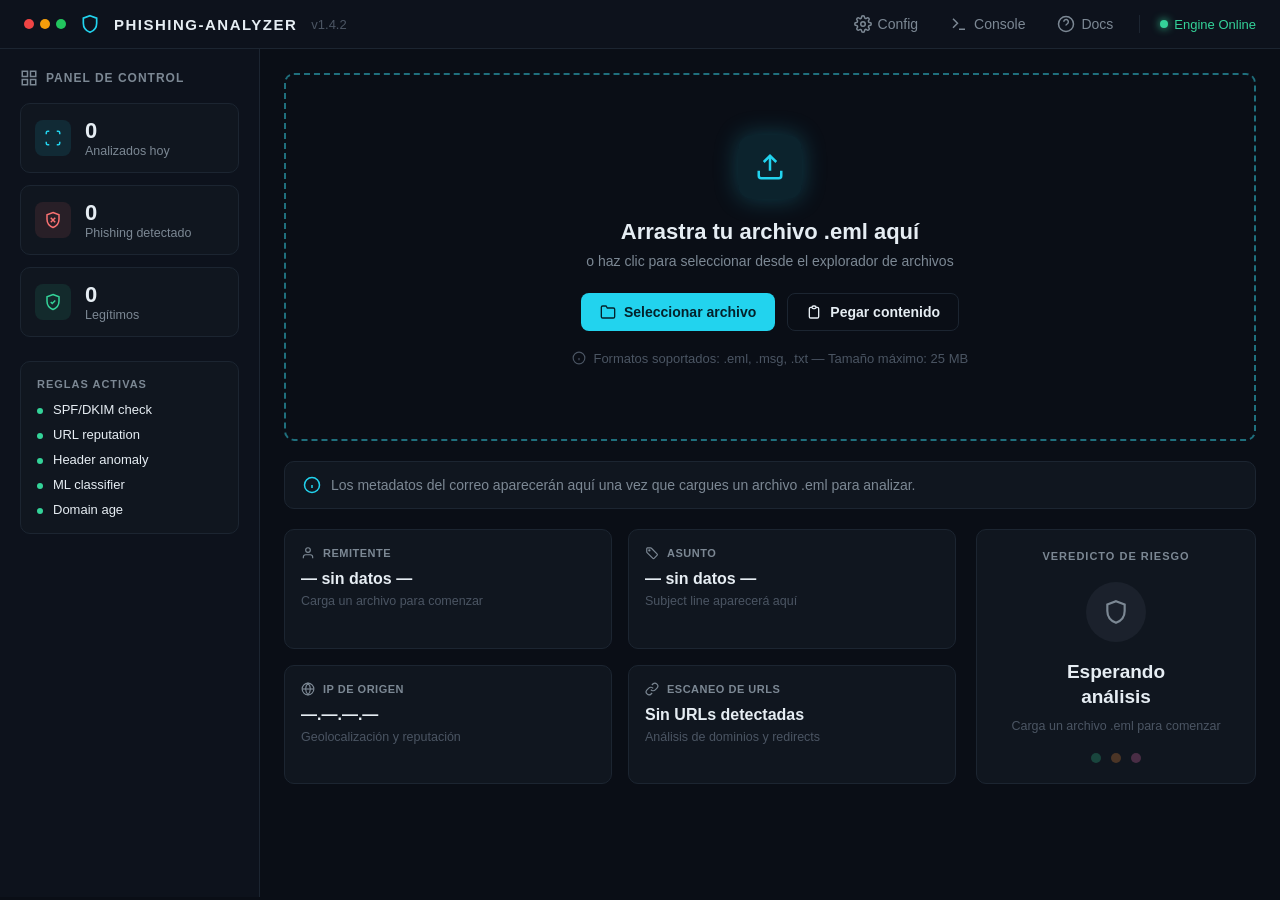
==== frontend/index.html @ eb022414 "Subiendo proyecto phishig" ====
<!DOCTYPE html>
<html lang="es">
<head>
  <meta charset="UTF-8" />
  <meta name="viewport" content="width=device-width, initial-scale=1.0" />
  <title>Phishing-Analyzer</title>
  <link rel="stylesheet" href="style.css" />
</head>
<body>

  <!-- Barra superior -->
  <header class="topbar">
    <div class="topbar-left">
      <div class="window-dots">
        <span class="dot dot-red"></span>
        <span class="dot dot-yellow"></span>
        <span class="dot dot-green"></span>
      </div>
      <svg class="icon icon-shield-accent" viewBox="0 0 24 24" fill="none" stroke="currentColor" stroke-width="2">
        <path d="M12 2 L20 5 V11 C20 16 17 20 12 22 C7 20 4 16 4 11 V5 Z" />
      </svg>
      <span class="brand">PHISHING-ANALYZER</span>
      <span class="version">v1.4.2</span>
    </div>
    <div class="topbar-right">
      <button class="topbar-link">
        <svg class="icon" viewBox="0 0 24 24" fill="none" stroke="currentColor" stroke-width="2"><circle cx="12" cy="12" r="3"/><path d="M19.4 15a1.65 1.65 0 0 0 .33 1.82l.06.06a2 2 0 1 1-2.83 2.83l-.06-.06a1.65 1.65 0 0 0-1.82-.33 1.65 1.65 0 0 0-1 1.51V21a2 2 0 0 1-4 0v-.09A1.65 1.65 0 0 0 9 19.4a1.65 1.65 0 0 0-1.82.33l-.06.06a2 2 0 1 1-2.83-2.83l.06-.06a1.65 1.65 0 0 0 .33-1.82 1.65 1.65 0 0 0-1.51-1H3a2 2 0 0 1 0-4h.09A1.65 1.65 0 0 0 4.6 9a1.65 1.65 0 0 0-.33-1.82l-.06-.06a2 2 0 1 1 2.83-2.83l.06.06a1.65 1.65 0 0 0 1.82.33H9a1.65 1.65 0 0 0 1-1.51V3a2 2 0 0 1 4 0v.09a1.65 1.65 0 0 0 1 1.51 1.65 1.65 0 0 0 1.82-.33l.06-.06a2 2 0 1 1 2.83 2.83l-.06.06a1.65 1.65 0 0 0-.33 1.82V9a1.65 1.65 0 0 0 1.51 1H21a2 2 0 0 1 0 4h-.09a1.65 1.65 0 0 0-1.51 1z"/></svg>
        Config
      </button>
      <button class="topbar-link">
        <svg class="icon" viewBox="0 0 24 24" fill="none" stroke="currentColor" stroke-width="2"><polyline points="4 17 10 11 4 5"/><line x1="12" y1="19" x2="20" y2="19"/></svg>
        Console
      </button>
      <button class="topbar-link">
        <svg class="icon" viewBox="0 0 24 24" fill="none" stroke="currentColor" stroke-width="2"><circle cx="12" cy="12" r="10"/><path d="M9.09 9a3 3 0 1 1 5.83 1c0 2-3 2-3 4"/><line x1="12" y1="17" x2="12.01" y2="17"/></svg>
        Docs
      </button>
      <span class="divider"></span>
      <span class="engine-status">
        <span class="status-dot"></span>
        Engine Online
      </span>
    </div>
  </header>

  <div class="layout">

    <!-- Panel lateral izquierdo -->
    <aside class="sidebar">
      <h2 class="sidebar-title">
        <svg class="icon" viewBox="0 0 24 24" fill="none" stroke="currentColor" stroke-width="2"><rect x="3" y="3" width="7" height="7"/><rect x="14" y="3" width="7" height="7"/><rect x="14" y="14" width="7" height="7"/><rect x="3" y="14" width="7" height="7"/></svg>
        PANEL DE CONTROL
      </h2>

      <div class="stat-card">
        <div class="stat-icon">
          <svg viewBox="0 0 24 24" fill="none" stroke="currentColor" stroke-width="2"><path d="M3 7V5a2 2 0 0 1 2-2h2M17 3h2a2 2 0 0 1 2 2v2M21 17v2a2 2 0 0 1-2 2h-2M7 21H5a2 2 0 0 1-2-2v-2"/></svg>
        </div>
        <div>
          <div class="stat-number" id="contador-analizados">0</div>
          <div class="stat-label">Analizados hoy</div>
        </div>
      </div>

      <div class="stat-card">
        <div class="stat-icon stat-icon-danger">
          <svg viewBox="0 0 24 24" fill="none" stroke="currentColor" stroke-width="2"><path d="M12 2 L20 5 V11 C20 16 17 20 12 22 C7 20 4 16 4 11 V5 Z"/><line x1="9" y1="9" x2="15" y2="15"/><line x1="15" y1="9" x2="9" y2="15"/></svg>
        </div>
        <div>
          <div class="stat-number" id="contador-phishing">0</div>
          <div class="stat-label">Phishing detectado</div>
        </div>
      </div>

      <div class="stat-card">
        <div class="stat-icon stat-icon-success">
          <svg viewBox="0 0 24 24" fill="none" stroke="currentColor" stroke-width="2"><path d="M12 2 L20 5 V11 C20 16 17 20 12 22 C7 20 4 16 4 11 V5 Z"/><polyline points="9 12 11 14 15 10"/></svg>
        </div>
        <div>
          <div class="stat-number" id="contador-legitimos">0</div>
          <div class="stat-label">Legítimos</div>
        </div>
      </div>

      <div class="rules-card">
        <h3 class="rules-title">REGLAS ACTIVAS</h3>
        <ul class="rules-list">
          <li><span class="rule-dot"></span>SPF/DKIM check</li>
          <li><span class="rule-dot"></span>URL reputation</li>
          <li><span class="rule-dot"></span>Header anomaly</li>
          <li><span class="rule-dot"></span>ML classifier</li>
          <li><span class="rule-dot"></span>Domain age</li>
        </ul>
      </div>
    </aside>

    <!-- Contenido principal -->
    <main class="content">

      <!-- Zona de carga -->
      <section class="dropzone" id="dropzone">
        <div class="dropzone-icon">
          <svg viewBox="0 0 24 24" fill="none" stroke="currentColor" stroke-width="2"><path d="M21 15v4a2 2 0 0 1-2 2H5a2 2 0 0 1-2-2v-4"/><polyline points="17 8 12 3 7 8"/><line x1="12" y1="3" x2="12" y2="15"/></svg>
        </div>
        <h1 class="dropzone-title">Arrastra tu archivo .eml aquí</h1>
        <p class="dropzone-subtitle">o haz clic para seleccionar desde el explorador de archivos</p>

        <div class="dropzone-actions">
          <button class="btn btn-primary" id="btn-seleccionar">
            <svg viewBox="0 0 24 24" fill="none" stroke="currentColor" stroke-width="2"><path d="M22 19a2 2 0 0 1-2 2H4a2 2 0 0 1-2-2V5a2 2 0 0 1 2-2h5l2 3h9a2 2 0 0 1 2 2z"/></svg>
            Seleccionar archivo
          </button>
          <button class="btn btn-secondary" id="btn-pegar">
            <svg viewBox="0 0 24 24" fill="none" stroke="currentColor" stroke-width="2"><path d="M9 5H7a2 2 0 0 0-2 2v12a2 2 0 0 0 2 2h10a2 2 0 0 0 2-2V7a2 2 0 0 0-2-2h-2M9 5a2 2 0 0 0 2 2h2a2 2 0 0 0 2-2M9 5a2 2 0 0 1 2-2h2a2 2 0 0 1 2 2"/></svg>
            Pegar contenido
          </button>
        </div>

        <p class="dropzone-formats">
          <svg class="icon-inline" viewBox="0 0 24 24" fill="none" stroke="currentColor" stroke-width="2"><circle cx="12" cy="12" r="10"/><line x1="12" y1="16" x2="12" y2="12"/><line x1="12" y1="8" x2="12.01" y2="8"/></svg>
          Formatos soportados: .eml, .msg, .txt — Tamaño máximo: 25 MB
        </p>

        <input type="file" id="input-archivo" accept=".eml,.msg,.txt" hidden />
      </section>

      <!-- Modal para pegar contenido -->
      <div class="modal-overlay" id="modal-pegar" hidden>
        <div class="modal">
          <h3>Pegar contenido del correo</h3>
          <textarea id="textarea-pegar" placeholder="Pega aquí el contenido crudo del .eml..."></textarea>
          <div class="modal-actions">
            <button class="btn btn-secondary" id="btn-cancelar-pegar">Cancelar</button>
            <button class="btn btn-primary" id="btn-confirmar-pegar">Analizar</button>
          </div>
        </div>
      </div>

      <!-- Aviso de estado / metadatos -->
      <div class="info-bar" id="info-bar">
        <svg class="icon" viewBox="0 0 24 24" fill="none" stroke="currentColor" stroke-width="2"><circle cx="12" cy="12" r="10"/><line x1="12" y1="16" x2="12" y2="12"/><line x1="12" y1="8" x2="12.01" y2="8"/></svg>
        <span id="info-bar-texto">Los metadatos del correo aparecerán aquí una vez que cargues un archivo .eml para analizar.</span>
      </div>

      <!-- Grid de resultados + veredicto -->
      <div class="results-layout">

        <div class="results-grid">
          <div class="result-card">
            <h4 class="result-label"><svg class="icon-sm" viewBox="0 0 24 24" fill="none" stroke="currentColor" stroke-width="2"><path d="M20 21v-2a4 4 0 0 0-4-4H8a4 4 0 0 0-4 4v2"/><circle cx="12" cy="7" r="4"/></svg>REMITENTE</h4>
            <div class="result-value" id="valor-remitente">— sin datos —</div>
            <div class="result-hint" id="hint-remitente">Carga un archivo para comenzar</div>
          </div>

          <div class="result-card">
            <h4 class="result-label"><svg class="icon-sm" viewBox="0 0 24 24" fill="none" stroke="currentColor" stroke-width="2"><path d="M20.59 13.41 11 3.83A2 2 0 0 0 9.59 3.24H4a1 1 0 0 0-1 1v5.59a2 2 0 0 0 .59 1.41l9.58 9.58a2 2 0 0 0 2.82 0l4.6-4.6a2 2 0 0 0 0-2.82Z"/><circle cx="7.5" cy="7.5" r="1"/></svg>ASUNTO</h4>
            <div class="result-value" id="valor-asunto">— sin datos —</div>
            <div class="result-hint">Subject line aparecerá aquí</div>
          </div>

          <div class="result-card">
            <h4 class="result-label"><svg class="icon-sm" viewBox="0 0 24 24" fill="none" stroke="currentColor" stroke-width="2"><circle cx="12" cy="12" r="10"/><line x1="2" y1="12" x2="22" y2="12"/><path d="M12 2a15.3 15.3 0 0 1 4 10 15.3 15.3 0 0 1-4 10 15.3 15.3 0 0 1-4-10 15.3 15.3 0 0 1 4-10Z"/></svg>IP DE ORIGEN</h4>
            <div class="result-value" id="valor-ip">—.—.—.—</div>
            <div class="result-hint">Geolocalización y reputación</div>
          </div>

          <div class="result-card">
            <h4 class="result-label"><svg class="icon-sm" viewBox="0 0 24 24" fill="none" stroke="currentColor" stroke-width="2"><path d="M10 13a5 5 0 0 0 7.54.54l3-3a5 5 0 0 0-7.07-7.07l-1.72 1.71"/><path d="M14 11a5 5 0 0 0-7.54-.54l-3 3a5 5 0 0 0 7.07 7.07l1.71-1.71"/></svg>ESCANEO DE URLS</h4>
            <div class="result-value" id="valor-urls">Sin URLs detectadas</div>
            <div class="result-hint">Análisis de dominios y redirects</div>
          </div>
        </div>

        <div class="verdict-card">
          <h3 class="verdict-title">VEREDICTO DE RIESGO</h3>
          <div class="verdict-icon" id="verdict-icon">
            <svg viewBox="0 0 24 24" fill="none" stroke="currentColor" stroke-width="2"><path d="M12 2 L20 5 V11 C20 16 17 20 12 22 C7 20 4 16 4 11 V5 Z"/></svg>
          </div>
          <div class="verdict-text" id="verdict-text">Esperando<br>análisis</div>
          <p class="verdict-hint" id="verdict-hint">Carga un archivo .eml para comenzar</p>
          <div class="verdict-dots">
            <span class="v-dot v-dot-green"></span>
            <span class="v-dot v-dot-orange"></span>
            <span class="v-dot v-dot-pink"></span>
          </div>
        </div>

      </div>
    </main>
  </div>

  <script src="app.js"></script>
</body>
</html>
---- frontend/style.css ----
:root {
  --bg: #0a0e16;
  --bg-panel: #0d121c;
  --bg-card: #10161f;
  --border: #1c2531;
  --border-dashed: #1f6f7d;
  --cyan: #22d3ee;
  --cyan-dim: #0891b2;
  --text: #e6edf3;
  --text-dim: #7c8894;
  --text-faint: #4b5563;
  --green: #34d399;
  --orange: #fb923c;
  --pink: #f472b6;
  --red: #f87171;
  --radius: 10px;
}

* {
  box-sizing: border-box;
}

body {
  margin: 0;
  background: var(--bg);
  color: var(--text);
  font-family: "Segoe UI", -apple-system, BlinkMacSystemFont, sans-serif;
  font-size: 14px;
}

.icon {
  width: 18px;
  height: 18px;
}

.icon-sm {
  width: 14px;
  height: 14px;
  color: var(--text-dim);
}

.icon-inline {
  width: 14px;
  height: 14px;
  vertical-align: -2px;
  margin-right: 4px;
}

/* ---------- Barra superior ---------- */

.topbar {
  display: flex;
  align-items: center;
  justify-content: space-between;
  padding: 14px 24px;
  border-bottom: 1px solid var(--border);
  background: var(--bg-panel);
}

.topbar-left {
  display: flex;
  align-items: center;
  gap: 14px;
}

.window-dots {
  display: flex;
  gap: 6px;
}

.dot {
  width: 10px;
  height: 10px;
  border-radius: 50%;
}

.dot-red { background: #ef4444; }
.dot-yellow { background: #f59e0b; }
.dot-green { background: #22c55e; }

.icon-shield-accent {
  width: 20px;
  height: 20px;
  color: var(--cyan);
}

.brand {
  font-weight: 700;
  letter-spacing: 1.5px;
  font-size: 15px;
}

.version {
  color: var(--text-faint);
  font-size: 13px;
}

.topbar-right {
  display: flex;
  align-items: center;
  gap: 20px;
}

.topbar-link {
  display: flex;
  align-items: center;
  gap: 6px;
  background: none;
  border: none;
  color: var(--text-dim);
  cursor: pointer;
  font-size: 14px;
}

.topbar-link:hover {
  color: var(--text);
}

.divider {
  width: 1px;
  height: 18px;
  background: var(--border);
}

.engine-status {
  display: flex;
  align-items: center;
  gap: 6px;
  color: var(--green);
  font-size: 13px;
}

.status-dot {
  width: 8px;
  height: 8px;
  border-radius: 50%;
  background: var(--green);
  box-shadow: 0 0 8px var(--green);
}

/* ---------- Layout general ---------- */

.layout {
  display: grid;
  grid-template-columns: 260px 1fr;
  min-height: calc(100vh - 52px);
}

/* ---------- Sidebar ---------- */

.sidebar {
  padding: 20px;
  border-right: 1px solid var(--border);
  background: var(--bg-panel);
}

.sidebar-title {
  display: flex;
  align-items: center;
  gap: 8px;
  font-size: 12px;
  letter-spacing: 1px;
  color: var(--text-dim);
  margin: 0 0 16px;
}

.stat-card {
  display: flex;
  align-items: center;
  gap: 14px;
  background: var(--bg-card);
  border: 1px solid var(--border);
  border-radius: var(--radius);
  padding: 14px;
  margin-bottom: 12px;
}

.stat-icon {
  width: 36px;
  height: 36px;
  min-width: 36px;
  border-radius: 8px;
  background: rgba(34, 211, 238, 0.1);
  color: var(--cyan);
  display: flex;
  align-items: center;
  justify-content: center;
}

.stat-icon svg { width: 18px; height: 18px; }

.stat-icon-danger { background: rgba(248, 113, 113, 0.1); color: var(--red); }
.stat-icon-success { background: rgba(52, 211, 153, 0.1); color: var(--green); }

.stat-number {
  font-size: 22px;
  font-weight: 700;
}

.stat-label {
  color: var(--text-dim);
  font-size: 12.5px;
}

.rules-card {
  margin-top: 24px;
  background: var(--bg-card);
  border: 1px solid var(--border);
  border-radius: var(--radius);
  padding: 16px;
}

.rules-title {
  font-size: 11px;
  letter-spacing: 1px;
  color: var(--text-dim);
  margin: 0 0 12px;
}

.rules-list {
  list-style: none;
  margin: 0;
  padding: 0;
  display: flex;
  flex-direction: column;
  gap: 10px;
  font-size: 13px;
  color: var(--text);
}

.rule-dot {
  display: inline-block;
  width: 6px;
  height: 6px;
  border-radius: 50%;
  background: var(--green);
  margin-right: 10px;
}

/* ---------- Contenido principal ---------- */

.content {
  padding: 24px;
  display: flex;
  flex-direction: column;
  gap: 20px;
}

.dropzone {
  border: 2px dashed var(--border-dashed);
  border-radius: var(--radius);
  padding: 60px 24px;
  text-align: center;
  transition: border-color 0.15s ease, background 0.15s ease;
}

.dropzone.dragover {
  border-color: var(--cyan);
  background: rgba(34, 211, 238, 0.04);
}

.dropzone-icon {
  width: 64px;
  height: 64px;
  margin: 0 auto 20px;
  border-radius: 14px;
  background: rgba(34, 211, 238, 0.1);
  color: var(--cyan);
  display: flex;
  align-items: center;
  justify-content: center;
  box-shadow: 0 0 24px rgba(34, 211, 238, 0.25);
}

.dropzone-icon svg { width: 30px; height: 30px; }

.dropzone-title {
  font-size: 22px;
  margin: 0 0 8px;
}

.dropzone-subtitle {
  color: var(--text-dim);
  margin: 0 0 24px;
}

.dropzone-actions {
  display: flex;
  justify-content: center;
  gap: 12px;
  margin-bottom: 20px;
}

.btn {
  display: flex;
  align-items: center;
  gap: 8px;
  border-radius: 8px;
  padding: 10px 18px;
  font-size: 14px;
  font-weight: 600;
  cursor: pointer;
  border: 1px solid transparent;
}

.btn svg { width: 16px; height: 16px; }

.btn-primary {
  background: var(--cyan);
  color: #04222b;
}

.btn-primary:hover { background: #3ddcf5; }

.btn-secondary {
  background: transparent;
  border-color: var(--border);
  color: var(--text);
}

.btn-secondary:hover { border-color: var(--text-dim); }

.dropzone-formats {
  color: var(--text-faint);
  font-size: 13px;
}

/* ---------- Modal "Pegar contenido" ---------- */

.modal-overlay {
  position: fixed;
  inset: 0;
  background: rgba(0, 0, 0, 0.6);
  display: flex;
  align-items: center;
  justify-content: center;
  z-index: 50;
}

.modal-overlay[hidden] { display: none; }

.modal {
  background: var(--bg-card);
  border: 1px solid var(--border);
  border-radius: var(--radius);
  padding: 20px;
  width: 520px;
  max-width: 90vw;
}

.modal h3 {
  margin: 0 0 12px;
  font-size: 15px;
}

.modal textarea {
  width: 100%;
  height: 200px;
  background: var(--bg);
  border: 1px solid var(--border);
  border-radius: 8px;
  color: var(--text);
  padding: 12px;
  font-family: "Consolas", monospace;
  font-size: 13px;
  resize: vertical;
}

.modal-actions {
  display: flex;
  justify-content: flex-end;
  gap: 10px;
  margin-top: 16px;
}

/* ---------- Info bar ---------- */

.info-bar {
  display: flex;
  align-items: center;
  gap: 10px;
  background: var(--bg-card);
  border: 1px solid var(--border);
  border-radius: var(--radius);
  padding: 14px 18px;
  color: var(--text-dim);
}

.info-bar .icon { color: var(--cyan); min-width: 18px; }

/* ---------- Resultados ---------- */

.results-layout {
  display: grid;
  grid-template-columns: 1fr 280px;
  gap: 20px;
}

.results-grid {
  display: grid;
  grid-template-columns: 1fr 1fr;
  gap: 16px;
}

.result-card {
  background: var(--bg-card);
  border: 1px solid var(--border);
  border-radius: var(--radius);
  padding: 16px;
}

.result-label {
  display: flex;
  align-items: center;
  gap: 8px;
  font-size: 11px;
  letter-spacing: 0.5px;
  color: var(--text-dim);
  margin: 0 0 10px;
}

.result-value {
  font-size: 16px;
  font-weight: 600;
  margin-bottom: 6px;
}

.result-hint {
  color: var(--text-faint);
  font-size: 12.5px;
}

/* ---------- Veredicto ---------- */

.verdict-card {
  background: var(--bg-card);
  border: 1px solid var(--border);
  border-radius: var(--radius);
  padding: 20px;
  text-align: center;
  display: flex;
  flex-direction: column;
  align-items: center;
}

.verdict-title {
  font-size: 11px;
  letter-spacing: 1px;
  color: var(--text-dim);
  margin: 0 0 20px;
}

.verdict-icon {
  width: 60px;
  height: 60px;
  border-radius: 50%;
  background: rgba(148, 163, 184, 0.08);
  color: var(--text-dim);
  display: flex;
  align-items: center;
  justify-content: center;
  margin-bottom: 18px;
}

.verdict-icon svg { width: 26px; height: 26px; }

.verdict-icon.legitimo { background: rgba(52, 211, 153, 0.12); color: var(--green); }
.verdict-icon.sospechoso { background: rgba(251, 146, 60, 0.12); color: var(--orange); }
.verdict-icon.phishing { background: rgba(248, 113, 113, 0.12); color: var(--red); }

.verdict-text {
  font-size: 19px;
  font-weight: 700;
  line-height: 1.3;
  margin-bottom: 10px;
}

.verdict-hint {
  color: var(--text-faint);
  font-size: 12.5px;
  margin: 0 0 20px;
}

.verdict-dots {
  display: flex;
  gap: 10px;
}

.v-dot {
  width: 10px;
  height: 10px;
  border-radius: 50%;
  opacity: 0.25;
}

.v-dot-green { background: var(--green); }
.v-dot-orange { background: var(--orange); }
.v-dot-pink { background: var(--pink); }

.v-dot.active { opacity: 1; box-shadow: 0 0 8px currentColor; }

/* ---------- Responsive ---------- */

@media (max-width: 900px) {
  .layout { grid-template-columns: 1fr; }
  .results-layout { grid-template-columns: 1fr; }
  .results-grid { grid-template-columns: 1fr; }
}
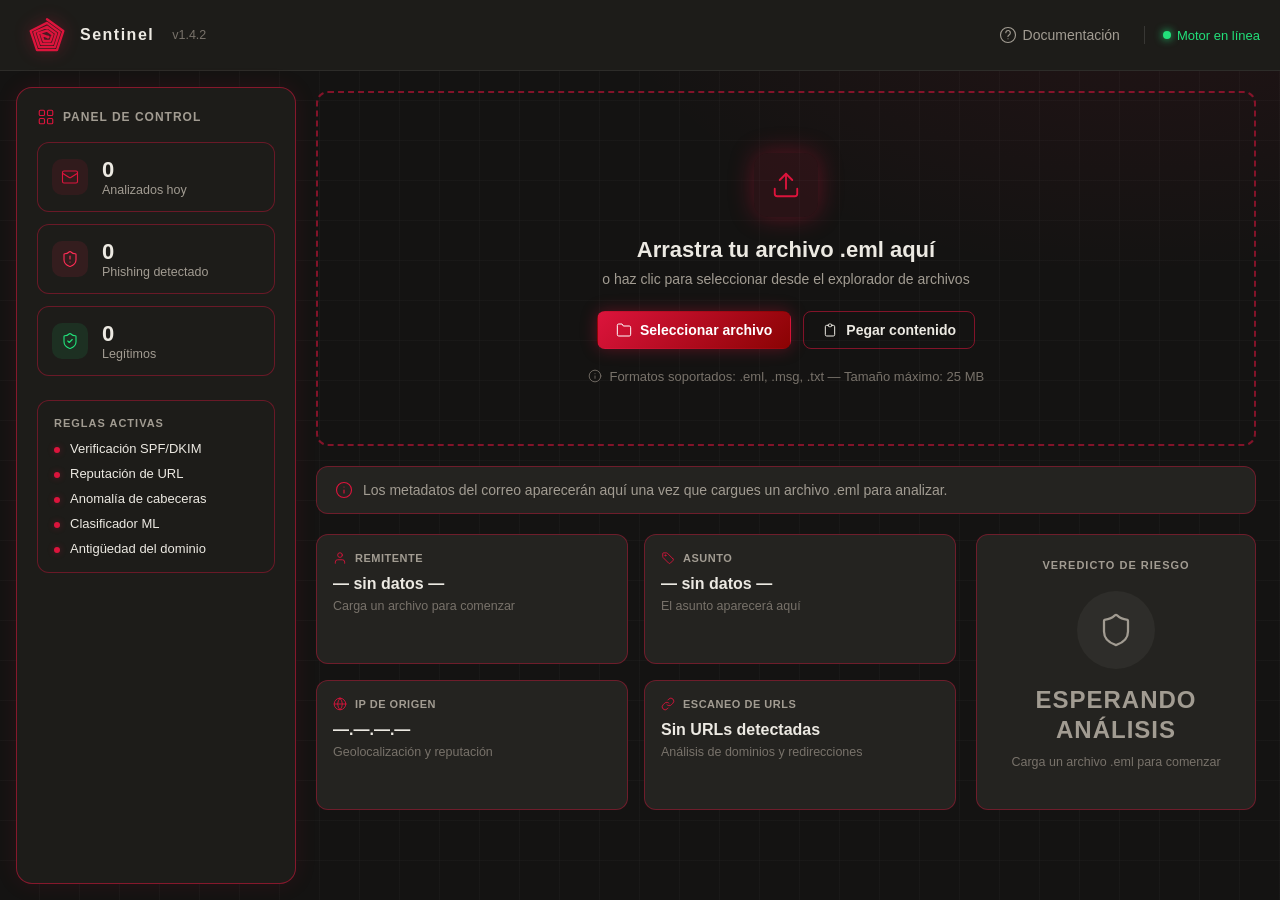
==== commit cdf6d40e: "feat(frontend): rediseño visual Sentinel — paleta carmesí sobre fondo cálido oscuro, logo pentágono " ====
--- a/frontend/index.html
+++ b/frontend/index.html
@@ -3,7 +3,7 @@
 <head>
   <meta charset="UTF-8" />
   <meta name="viewport" content="width=device-width, initial-scale=1.0" />
-  <title>Phishing-Analyzer</title>
+  <title>Sentinel — Analizador de phishing</title>
   <link rel="stylesheet" href="style.css" />
 </head>
 <body>
@@ -11,34 +11,31 @@
   <!-- Barra superior -->
   <header class="topbar">
     <div class="topbar-left">
-      <div class="window-dots">
-        <span class="dot dot-red"></span>
-        <span class="dot dot-yellow"></span>
-        <span class="dot dot-green"></span>
-      </div>
-      <svg class="icon icon-shield-accent" viewBox="0 0 24 24" fill="none" stroke="currentColor" stroke-width="2">
-        <path d="M12 2 L20 5 V11 C20 16 17 20 12 22 C7 20 4 16 4 11 V5 Z" />
-      </svg>
-      <span class="brand">PHISHING-ANALYZER</span>
+      <div class="logo-trigger">
+        <!-- Logo: pentágono en espiral (línea fina tipo neón, según el boceto) -->
+        <svg class="logo-svg" viewBox="0 0 32 32" fill="none" stroke="currentColor"
+             stroke-width="1.8" stroke-linecap="round" stroke-linejoin="round" aria-label="Sentinel">
+          <path class="logo-trazo" pathLength="100" d="M16 4
+                 L28.4 13 L23.6 27.5 L8.4 27.5 L3.6 13
+                 L16 6.74 L25.67 13.88 L21.93 25.19 L10.07 25.19 L6.33 13.88
+                 L16 9.72 L22.94 14.76 L20.26 22.88 L11.74 22.88 L9.06 14.76
+                 L16 12.58 L20.22 15.64 L18.58 20.57 L13.42 20.57 L11.78 15.64
+                 L16.8 17.6" />
+          <circle class="logo-punto" cx="16.8" cy="17.6" r="1.15" fill="currentColor" stroke="none" />
+        </svg>
+        <span class="brand">Sentinel</span>
+      </div>
       <span class="version">v1.4.2</span>
     </div>
     <div class="topbar-right">
       <button class="topbar-link">
-        <svg class="icon" viewBox="0 0 24 24" fill="none" stroke="currentColor" stroke-width="2"><circle cx="12" cy="12" r="3"/><path d="M19.4 15a1.65 1.65 0 0 0 .33 1.82l.06.06a2 2 0 1 1-2.83 2.83l-.06-.06a1.65 1.65 0 0 0-1.82-.33 1.65 1.65 0 0 0-1 1.51V21a2 2 0 0 1-4 0v-.09A1.65 1.65 0 0 0 9 19.4a1.65 1.65 0 0 0-1.82.33l-.06.06a2 2 0 1 1-2.83-2.83l.06-.06a1.65 1.65 0 0 0 .33-1.82 1.65 1.65 0 0 0-1.51-1H3a2 2 0 0 1 0-4h.09A1.65 1.65 0 0 0 4.6 9a1.65 1.65 0 0 0-.33-1.82l-.06-.06a2 2 0 1 1 2.83-2.83l.06.06a1.65 1.65 0 0 0 1.82.33H9a1.65 1.65 0 0 0 1-1.51V3a2 2 0 0 1 4 0v.09a1.65 1.65 0 0 0 1 1.51 1.65 1.65 0 0 0 1.82-.33l.06-.06a2 2 0 1 1 2.83 2.83l-.06.06a1.65 1.65 0 0 0-.33 1.82V9a1.65 1.65 0 0 0 1.51 1H21a2 2 0 0 1 0 4h-.09a1.65 1.65 0 0 0-1.51 1z"/></svg>
-        Config
-      </button>
-      <button class="topbar-link">
-        <svg class="icon" viewBox="0 0 24 24" fill="none" stroke="currentColor" stroke-width="2"><polyline points="4 17 10 11 4 5"/><line x1="12" y1="19" x2="20" y2="19"/></svg>
-        Console
-      </button>
-      <button class="topbar-link">
-        <svg class="icon" viewBox="0 0 24 24" fill="none" stroke="currentColor" stroke-width="2"><circle cx="12" cy="12" r="10"/><path d="M9.09 9a3 3 0 1 1 5.83 1c0 2-3 2-3 4"/><line x1="12" y1="17" x2="12.01" y2="17"/></svg>
-        Docs
+        <svg class="icon" viewBox="0 0 24 24" fill="none" stroke="currentColor" stroke-width="1.5" stroke-linecap="round" stroke-linejoin="round"><circle cx="12" cy="12" r="10"/><path d="M9.09 9a3 3 0 1 1 5.83 1c0 2-3 2-3 4"/><line x1="12" y1="17" x2="12.01" y2="17"/></svg>
+        Documentación
       </button>
       <span class="divider"></span>
       <span class="engine-status">
         <span class="status-dot"></span>
-        Engine Online
+        Motor en línea
       </span>
     </div>
   </header>
@@ -48,13 +45,13 @@
     <!-- Panel lateral izquierdo -->
     <aside class="sidebar">
       <h2 class="sidebar-title">
-        <svg class="icon" viewBox="0 0 24 24" fill="none" stroke="currentColor" stroke-width="2"><rect x="3" y="3" width="7" height="7"/><rect x="14" y="3" width="7" height="7"/><rect x="14" y="14" width="7" height="7"/><rect x="3" y="14" width="7" height="7"/></svg>
+        <svg class="icon" viewBox="0 0 24 24" fill="none" stroke="currentColor" stroke-width="1.5" stroke-linecap="round" stroke-linejoin="round"><rect x="3" y="3" width="7" height="7" rx="1.5"/><rect x="14" y="3" width="7" height="7" rx="1.5"/><rect x="14" y="14" width="7" height="7" rx="1.5"/><rect x="3" y="14" width="7" height="7" rx="1.5"/></svg>
         PANEL DE CONTROL
       </h2>
 
-      <div class="stat-card">
+      <div class="stat-card spotlight">
         <div class="stat-icon">
-          <svg viewBox="0 0 24 24" fill="none" stroke="currentColor" stroke-width="2"><path d="M3 7V5a2 2 0 0 1 2-2h2M17 3h2a2 2 0 0 1 2 2v2M21 17v2a2 2 0 0 1-2 2h-2M7 21H5a2 2 0 0 1-2-2v-2"/></svg>
+          <svg viewBox="0 0 24 24" fill="none" stroke="currentColor" stroke-width="1.5" stroke-linecap="round" stroke-linejoin="round"><rect x="2" y="4" width="20" height="16" rx="2"/><path d="m22 7-8.97 5.7a1.94 1.94 0 0 1-2.06 0L2 7"/></svg>
         </div>
         <div>
           <div class="stat-number" id="contador-analizados">0</div>
@@ -62,9 +59,9 @@
         </div>
       </div>
 
-      <div class="stat-card">
+      <div class="stat-card spotlight">
         <div class="stat-icon stat-icon-danger">
-          <svg viewBox="0 0 24 24" fill="none" stroke="currentColor" stroke-width="2"><path d="M12 2 L20 5 V11 C20 16 17 20 12 22 C7 20 4 16 4 11 V5 Z"/><line x1="9" y1="9" x2="15" y2="15"/><line x1="15" y1="9" x2="9" y2="15"/></svg>
+          <svg viewBox="0 0 24 24" fill="none" stroke="currentColor" stroke-width="1.5" stroke-linecap="round" stroke-linejoin="round"><path d="M20 13c0 5-3.5 7.5-7.66 8.95a1 1 0 0 1-.67-.01C7.5 20.5 4 18 4 13V6a1 1 0 0 1 1-1c2 0 4.5-1.2 6.24-2.72a1.17 1.17 0 0 1 1.52 0C14.51 3.81 17 5 19 5a1 1 0 0 1 1 1z"/><path d="M12 8v4"/><path d="M12 16h.01"/></svg>
         </div>
         <div>
           <div class="stat-number" id="contador-phishing">0</div>
@@ -72,9 +69,9 @@
         </div>
       </div>
 
-      <div class="stat-card">
+      <div class="stat-card spotlight">
         <div class="stat-icon stat-icon-success">
-          <svg viewBox="0 0 24 24" fill="none" stroke="currentColor" stroke-width="2"><path d="M12 2 L20 5 V11 C20 16 17 20 12 22 C7 20 4 16 4 11 V5 Z"/><polyline points="9 12 11 14 15 10"/></svg>
+          <svg viewBox="0 0 24 24" fill="none" stroke="currentColor" stroke-width="1.5" stroke-linecap="round" stroke-linejoin="round"><path d="M20 13c0 5-3.5 7.5-7.66 8.95a1 1 0 0 1-.67-.01C7.5 20.5 4 18 4 13V6a1 1 0 0 1 1-1c2 0 4.5-1.2 6.24-2.72a1.17 1.17 0 0 1 1.52 0C14.51 3.81 17 5 19 5a1 1 0 0 1 1 1z"/><path d="m9 12 2 2 4-4"/></svg>
         </div>
         <div>
           <div class="stat-number" id="contador-legitimos">0</div>
@@ -85,11 +82,11 @@
       <div class="rules-card">
         <h3 class="rules-title">REGLAS ACTIVAS</h3>
         <ul class="rules-list">
-          <li><span class="rule-dot"></span>SPF/DKIM check</li>
-          <li><span class="rule-dot"></span>URL reputation</li>
-          <li><span class="rule-dot"></span>Header anomaly</li>
-          <li><span class="rule-dot"></span>ML classifier</li>
-          <li><span class="rule-dot"></span>Domain age</li>
+          <li><span class="rule-dot"></span>Verificación SPF/DKIM</li>
+          <li><span class="rule-dot"></span>Reputación de URL</li>
+          <li><span class="rule-dot"></span>Anomalía de cabeceras</li>
+          <li><span class="rule-dot"></span>Clasificador ML</li>
+          <li><span class="rule-dot"></span>Antigüedad del dominio</li>
         </ul>
       </div>
     </aside>
@@ -99,27 +96,40 @@
 
       <!-- Zona de carga -->
       <section class="dropzone" id="dropzone">
-        <div class="dropzone-icon">
-          <svg viewBox="0 0 24 24" fill="none" stroke="currentColor" stroke-width="2"><path d="M21 15v4a2 2 0 0 1-2 2H5a2 2 0 0 1-2-2v-4"/><polyline points="17 8 12 3 7 8"/><line x1="12" y1="3" x2="12" y2="15"/></svg>
-        </div>
-        <h1 class="dropzone-title">Arrastra tu archivo .eml aquí</h1>
-        <p class="dropzone-subtitle">o haz clic para seleccionar desde el explorador de archivos</p>
-
-        <div class="dropzone-actions">
-          <button class="btn btn-primary" id="btn-seleccionar">
-            <svg viewBox="0 0 24 24" fill="none" stroke="currentColor" stroke-width="2"><path d="M22 19a2 2 0 0 1-2 2H4a2 2 0 0 1-2-2V5a2 2 0 0 1 2-2h5l2 3h9a2 2 0 0 1 2 2z"/></svg>
-            Seleccionar archivo
-          </button>
-          <button class="btn btn-secondary" id="btn-pegar">
-            <svg viewBox="0 0 24 24" fill="none" stroke="currentColor" stroke-width="2"><path d="M9 5H7a2 2 0 0 0-2 2v12a2 2 0 0 0 2 2h10a2 2 0 0 0 2-2V7a2 2 0 0 0-2-2h-2M9 5a2 2 0 0 0 2 2h2a2 2 0 0 0 2-2M9 5a2 2 0 0 1 2-2h2a2 2 0 0 1 2 2"/></svg>
-            Pegar contenido
-          </button>
-        </div>
-
-        <p class="dropzone-formats">
-          <svg class="icon-inline" viewBox="0 0 24 24" fill="none" stroke="currentColor" stroke-width="2"><circle cx="12" cy="12" r="10"/><line x1="12" y1="16" x2="12" y2="12"/><line x1="12" y1="8" x2="12.01" y2="8"/></svg>
-          Formatos soportados: .eml, .msg, .txt — Tamaño máximo: 25 MB
-        </p>
+
+        <div class="dropzone-normal">
+          <div class="dropzone-icon">
+            <svg viewBox="0 0 24 24" fill="none" stroke="currentColor" stroke-width="1.5" stroke-linecap="round" stroke-linejoin="round"><path d="M21 15v4a2 2 0 0 1-2 2H5a2 2 0 0 1-2-2v-4"/><polyline points="17 8 12 3 7 8"/><line x1="12" y1="3" x2="12" y2="15"/></svg>
+          </div>
+          <h1 class="dropzone-title">Arrastra tu archivo .eml aquí</h1>
+          <p class="dropzone-subtitle">o haz clic para seleccionar desde el explorador de archivos</p>
+
+          <div class="dropzone-actions">
+            <button class="btn btn-primary spotlight" id="btn-seleccionar">
+              <svg viewBox="0 0 24 24" fill="none" stroke="currentColor" stroke-width="1.5" stroke-linecap="round" stroke-linejoin="round"><path d="M22 19a2 2 0 0 1-2 2H4a2 2 0 0 1-2-2V5a2 2 0 0 1 2-2h5l2 3h9a2 2 0 0 1 2 2z"/></svg>
+              Seleccionar archivo
+            </button>
+            <button class="btn btn-secondary" id="btn-pegar">
+              <svg viewBox="0 0 24 24" fill="none" stroke="currentColor" stroke-width="1.5" stroke-linecap="round" stroke-linejoin="round"><path d="M9 5H7a2 2 0 0 0-2 2v12a2 2 0 0 0 2 2h10a2 2 0 0 0 2-2V7a2 2 0 0 0-2-2h-2M9 5a2 2 0 0 0 2 2h2a2 2 0 0 0 2-2M9 5a2 2 0 0 1 2-2h2a2 2 0 0 1 2 2"/></svg>
+              Pegar contenido
+            </button>
+          </div>
+
+          <p class="dropzone-formats">
+            <svg class="icon-inline" viewBox="0 0 24 24" fill="none" stroke="currentColor" stroke-width="1.5" stroke-linecap="round" stroke-linejoin="round"><circle cx="12" cy="12" r="10"/><line x1="12" y1="16" x2="12" y2="12"/><line x1="12" y1="8" x2="12.01" y2="8"/></svg>
+            Formatos soportados: .eml, .msg, .txt — Tamaño máximo: 25 MB
+          </p>
+        </div>
+
+        <!-- Estado de carga (oculto por defecto; se muestra con la clase "analizando") -->
+        <div class="dropzone-analizando">
+          <div class="puntos-carga">
+            <span class="punto"></span>
+            <span class="punto"></span>
+            <span class="punto"></span>
+          </div>
+          <p class="analizando-texto">Analizando...</p>
+        </div>
 
         <input type="file" id="input-archivo" accept=".eml,.msg,.txt" hidden />
       </section>
@@ -138,7 +148,14 @@
 
       <!-- Aviso de estado / metadatos -->
       <div class="info-bar" id="info-bar">
-        <svg class="icon" viewBox="0 0 24 24" fill="none" stroke="currentColor" stroke-width="2"><circle cx="12" cy="12" r="10"/><line x1="12" y1="16" x2="12" y2="12"/><line x1="12" y1="8" x2="12.01" y2="8"/></svg>
+        <span class="info-bar-icons">
+          <!-- Icono: información -->
+          <svg class="info-icon info-icon-info" viewBox="0 0 24 24" fill="none" stroke="currentColor" stroke-width="1.5" stroke-linecap="round" stroke-linejoin="round"><circle cx="12" cy="12" r="10"/><line x1="12" y1="16" x2="12" y2="12"/><line x1="12" y1="8" x2="12.01" y2="8"/></svg>
+          <!-- Icono: reloj (aguja animada durante el análisis) -->
+          <svg class="info-icon info-icon-reloj" viewBox="0 0 24 24" fill="none" stroke="currentColor" stroke-width="1.5" stroke-linecap="round" stroke-linejoin="round"><circle cx="12" cy="12" r="10"/><g class="aguja-reloj"><polyline points="12 7 12 12 15.5 13.5"/></g></svg>
+          <!-- Icono: check (análisis completado) -->
+          <svg class="info-icon info-icon-check" viewBox="0 0 24 24" fill="none" stroke="currentColor" stroke-width="1.5" stroke-linecap="round" stroke-linejoin="round"><circle cx="12" cy="12" r="10"/><path d="m8.5 12.5 2.5 2.5 4.5-5"/></svg>
+        </span>
         <span id="info-bar-texto">Los metadatos del correo aparecerán aquí una vez que cargues un archivo .eml para analizar.</span>
       </div>
 
@@ -146,42 +163,40 @@
       <div class="results-layout">
 
         <div class="results-grid">
-          <div class="result-card">
-            <h4 class="result-label"><svg class="icon-sm" viewBox="0 0 24 24" fill="none" stroke="currentColor" stroke-width="2"><path d="M20 21v-2a4 4 0 0 0-4-4H8a4 4 0 0 0-4 4v2"/><circle cx="12" cy="7" r="4"/></svg>REMITENTE</h4>
+          <div class="result-card spotlight">
+            <h4 class="result-label"><svg class="icon-sm" viewBox="0 0 24 24" fill="none" stroke="currentColor" stroke-width="1.5" stroke-linecap="round" stroke-linejoin="round"><path d="M20 21v-2a4 4 0 0 0-4-4H8a4 4 0 0 0-4 4v2"/><circle cx="12" cy="7" r="4"/></svg>REMITENTE</h4>
             <div class="result-value" id="valor-remitente">— sin datos —</div>
             <div class="result-hint" id="hint-remitente">Carga un archivo para comenzar</div>
           </div>
 
-          <div class="result-card">
-            <h4 class="result-label"><svg class="icon-sm" viewBox="0 0 24 24" fill="none" stroke="currentColor" stroke-width="2"><path d="M20.59 13.41 11 3.83A2 2 0 0 0 9.59 3.24H4a1 1 0 0 0-1 1v5.59a2 2 0 0 0 .59 1.41l9.58 9.58a2 2 0 0 0 2.82 0l4.6-4.6a2 2 0 0 0 0-2.82Z"/><circle cx="7.5" cy="7.5" r="1"/></svg>ASUNTO</h4>
+          <div class="result-card spotlight">
+            <h4 class="result-label"><svg class="icon-sm" viewBox="0 0 24 24" fill="none" stroke="currentColor" stroke-width="1.5" stroke-linecap="round" stroke-linejoin="round"><path d="M20.59 13.41 11 3.83A2 2 0 0 0 9.59 3.24H4a1 1 0 0 0-1 1v5.59a2 2 0 0 0 .59 1.41l9.58 9.58a2 2 0 0 0 2.82 0l4.6-4.6a2 2 0 0 0 0-2.82Z"/><circle cx="7.5" cy="7.5" r="1"/></svg>ASUNTO</h4>
             <div class="result-value" id="valor-asunto">— sin datos —</div>
-            <div class="result-hint">Subject line aparecerá aquí</div>
-          </div>
-
-          <div class="result-card">
-            <h4 class="result-label"><svg class="icon-sm" viewBox="0 0 24 24" fill="none" stroke="currentColor" stroke-width="2"><circle cx="12" cy="12" r="10"/><line x1="2" y1="12" x2="22" y2="12"/><path d="M12 2a15.3 15.3 0 0 1 4 10 15.3 15.3 0 0 1-4 10 15.3 15.3 0 0 1-4-10 15.3 15.3 0 0 1 4-10Z"/></svg>IP DE ORIGEN</h4>
+            <div class="result-hint">El asunto aparecerá aquí</div>
+          </div>
+
+          <div class="result-card spotlight">
+            <h4 class="result-label"><svg class="icon-sm" viewBox="0 0 24 24" fill="none" stroke="currentColor" stroke-width="1.5" stroke-linecap="round" stroke-linejoin="round"><circle cx="12" cy="12" r="10"/><line x1="2" y1="12" x2="22" y2="12"/><path d="M12 2a15.3 15.3 0 0 1 4 10 15.3 15.3 0 0 1-4 10 15.3 15.3 0 0 1-4-10 15.3 15.3 0 0 1 4-10Z"/></svg>IP DE ORIGEN</h4>
             <div class="result-value" id="valor-ip">—.—.—.—</div>
             <div class="result-hint">Geolocalización y reputación</div>
           </div>
 
-          <div class="result-card">
-            <h4 class="result-label"><svg class="icon-sm" viewBox="0 0 24 24" fill="none" stroke="currentColor" stroke-width="2"><path d="M10 13a5 5 0 0 0 7.54.54l3-3a5 5 0 0 0-7.07-7.07l-1.72 1.71"/><path d="M14 11a5 5 0 0 0-7.54-.54l-3 3a5 5 0 0 0 7.07 7.07l1.71-1.71"/></svg>ESCANEO DE URLS</h4>
+          <div class="result-card spotlight">
+            <h4 class="result-label"><svg class="icon-sm" viewBox="0 0 24 24" fill="none" stroke="currentColor" stroke-width="1.5" stroke-linecap="round" stroke-linejoin="round"><path d="M10 13a5 5 0 0 0 7.54.54l3-3a5 5 0 0 0-7.07-7.07l-1.72 1.71"/><path d="M14 11a5 5 0 0 0-7.54-.54l-3 3a5 5 0 0 0 7.07 7.07l1.71-1.71"/></svg>ESCANEO DE URLS</h4>
             <div class="result-value" id="valor-urls">Sin URLs detectadas</div>
-            <div class="result-hint">Análisis de dominios y redirects</div>
-          </div>
-        </div>
-
-        <div class="verdict-card">
+            <div class="result-hint">Análisis de dominios y redirecciones</div>
+          </div>
+        </div>
+
+        <div class="verdict-card" id="verdict-card">
           <h3 class="verdict-title">VEREDICTO DE RIESGO</h3>
           <div class="verdict-icon" id="verdict-icon">
-            <svg viewBox="0 0 24 24" fill="none" stroke="currentColor" stroke-width="2"><path d="M12 2 L20 5 V11 C20 16 17 20 12 22 C7 20 4 16 4 11 V5 Z"/></svg>
+            <svg viewBox="0 0 24 24" fill="none" stroke="currentColor" stroke-width="1.5" stroke-linecap="round" stroke-linejoin="round"><path d="M20 13c0 5-3.5 7.5-7.66 8.95a1 1 0 0 1-.67-.01C7.5 20.5 4 18 4 13V6a1 1 0 0 1 1-1c2 0 4.5-1.2 6.24-2.72a1.17 1.17 0 0 1 1.52 0C14.51 3.81 17 5 19 5a1 1 0 0 1 1 1z"/></svg>
           </div>
           <div class="verdict-text" id="verdict-text">Esperando<br>análisis</div>
           <p class="verdict-hint" id="verdict-hint">Carga un archivo .eml para comenzar</p>
-          <div class="verdict-dots">
-            <span class="v-dot v-dot-green"></span>
-            <span class="v-dot v-dot-orange"></span>
-            <span class="v-dot v-dot-pink"></span>
+          <div class="verdict-meter" id="verdict-meter" hidden>
+            <div class="verdict-meter-fill" id="verdict-meter-fill"></div>
           </div>
         </div>
 
--- a/frontend/style.css
+++ b/frontend/style.css
@@ -1,19 +1,52 @@
+/*
+ * style.css
+ * --------
+ * Tema de Sentinel.
+ * - Fondo gris cálido estilo Claude/n8n (sin negro puro).
+ * - Acento carmesí #DC143C con glow rojo (identidad del logo).
+ * - Todo parametrizado con variables en :root.
+ */
+
+@property --angle {
+  syntax: "<angle>";
+  initial-value: 0deg;
+  inherits: false;
+}
+
 :root {
-  --bg: #0a0e16;
-  --bg-panel: #0d121c;
-  --bg-card: #10161f;
-  --border: #1c2531;
-  --border-dashed: #1f6f7d;
-  --cyan: #22d3ee;
-  --cyan-dim: #0891b2;
-  --text: #e6edf3;
-  --text-dim: #7c8894;
-  --text-faint: #4b5563;
-  --green: #34d399;
-  --orange: #fb923c;
-  --pink: #f472b6;
-  --red: #f87171;
-  --radius: 10px;
+  /* Fondos y bordes (grises cálidos muy oscuros, estilo delta.dev) */
+  --bg: #141312;
+  --bg-panel: #1d1c19;
+  --bg-card: #242320;
+  --bg-input: #100f0e;
+  --border: rgba(255, 255, 255, 0.07);
+  --border-strong: rgba(255, 255, 255, 0.12);
+
+  /* Acento carmesí (identidad Sentinel) — bordes más notables */
+  --crimson: #dc143c;
+  --crimson-dark: #8a0303;
+  --crimson-glow: rgba(220, 20, 60, 0.35);
+  --crimson-soft: rgba(220, 20, 60, 0.55);
+  --crimson-live: rgba(220, 20, 60, 0.9);
+  --crimson-faint: rgba(220, 20, 60, 0.4);
+
+  /* Texto */
+  --text: #ece9e2;
+  --text-dim: #a29c92;
+  --text-faint: #78726a;
+
+  /* Colores de veredicto */
+  --verdict-phishing: #ff2d55;
+  --verdict-sospechoso: #ffa31a;
+  --verdict-legitimo: #22e07a;
+
+  --green: #22e07a;
+  --radius: 12px;
+  --radius-panel: 16px;
+
+  /* Curvas de movimiento (delta.dev + Caelestia) */
+  --ease-out: cubic-bezier(0.16, 1, 0.3, 1);   /* expo-out fluido (delta.dev) */
+  --ease-spring: cubic-bezier(0.34, 1.56, 0.64, 1); /* resorte con overshoot (Caelestia) */
 }
 
 * {
@@ -22,11 +55,42 @@
 
 body {
   margin: 0;
-  background: var(--bg);
+  height: 100vh;
+  overflow: hidden;
+  display: flex;
+  flex-direction: column;
+  /* Fondo oscuro cálido con retícula tenue (40px) y halo crimson difuminado */
+  background:
+    radial-gradient(900px 620px at 88% -12%, rgba(220, 20, 60, 0.09), transparent 62%),
+    repeating-linear-gradient(0deg, transparent 0 39px, rgba(255, 255, 255, 0.022) 39px 40px),
+    repeating-linear-gradient(90deg, transparent 0 39px, rgba(255, 255, 255, 0.022) 39px 40px),
+    var(--bg);
   color: var(--text);
   font-family: "Segoe UI", -apple-system, BlinkMacSystemFont, sans-serif;
   font-size: 14px;
 }
+
+/* ---------- Scrollbar personalizada (fina, carmesí) ---------- */
+
+::-webkit-scrollbar {
+  width: 8px;
+  height: 8px;
+}
+
+::-webkit-scrollbar-track {
+  background: transparent;
+}
+
+::-webkit-scrollbar-thumb {
+  background: linear-gradient(180deg, var(--crimson), var(--crimson-dark));
+  border-radius: 999px;
+}
+
+::-webkit-scrollbar-thumb:hover {
+  background: var(--crimson);
+}
+
+/* ---------- Iconos base ---------- */
 
 .icon {
   width: 18px;
@@ -52,53 +116,101 @@
   display: flex;
   align-items: center;
   justify-content: space-between;
-  padding: 14px 24px;
+  padding: 10px 20px;
   border-bottom: 1px solid var(--border);
   background: var(--bg-panel);
+  flex-shrink: 0;
 }
 
 .topbar-left {
   display: flex;
   align-items: center;
-  gap: 14px;
-}
-
-.window-dots {
-  display: flex;
-  gap: 6px;
-}
-
-.dot {
-  width: 10px;
-  height: 10px;
-  border-radius: 50%;
-}
-
-.dot-red { background: #ef4444; }
-.dot-yellow { background: #f59e0b; }
-.dot-green { background: #22c55e; }
-
-.icon-shield-accent {
-  width: 20px;
-  height: 20px;
-  color: var(--cyan);
+  gap: 12px;
+}
+
+/* Logo pentágono en espiral: línea fina con brillo neón */
+.logo-trigger {
+  display: flex;
+  align-items: center;
+  gap: 12px;
+  padding: 4px 6px;
+  border-radius: 10px;
+}
+
+.logo-svg {
+  width: 42px;
+  height: 42px;
+  color: var(--crimson);
+  filter: drop-shadow(0 0 8px var(--crimson-glow));
+  /* (E) Respiro del glow */
+  animation: logo-respiro 5s ease-in-out infinite;
+}
+
+/* (A) Trazado del espiral: se dibuja al cargar y se repite al hacer hover */
+.logo-trazo {
+  stroke-dasharray: 100;
+  stroke-dashoffset: 0;
+  animation: trazar 1.6s cubic-bezier(0.45, 0, 0.2, 1) 0.3s backwards;
+}
+
+.logo-trigger:hover .logo-trazo {
+  animation: trazar 1.1s cubic-bezier(0.45, 0, 0.2, 1);
+}
+
+/* Punto interior: aparece al terminar el trazado inicial */
+.logo-punto {
+  transform-box: fill-box;
+  transform-origin: center;
+  animation: aparecer 0.4s var(--ease-out) 1.6s backwards;
+}
+
+/* (A) Lift 3D estilo delta.dev al hacer hover (sombra dura de acento) */
+.logo-trigger:hover .logo-svg {
+  animation: delta-lift 1.1s var(--ease-out);
+}
+
+@keyframes trazar {
+  0% { stroke-dashoffset: 100; opacity: 0.2; }
+  12% { opacity: 1; }
+  70% { stroke-dashoffset: 0; }
+  100% { stroke-dashoffset: 0; }
+}
+
+@keyframes delta-lift {
+  0% {
+    filter: drop-shadow(0 0 8px var(--crimson-glow));
+    transform: perspective(400px) rotateX(0) rotateY(0) translateY(0);
+  }
+  46% {
+    filter: drop-shadow(-4px 6px 0 rgba(220, 20, 60, 0.55));
+    transform: perspective(400px) rotateX(3deg) rotateY(-4deg) translateY(-3px);
+  }
+  100% {
+    filter: drop-shadow(0 0 8px var(--crimson-glow));
+    transform: perspective(400px) rotateX(0) rotateY(0) translateY(0);
+  }
+}
+
+@keyframes logo-respiro {
+  0%, 100% { filter: drop-shadow(0 0 6px rgba(220, 20, 60, 0.25)); }
+  50% { filter: drop-shadow(0 0 14px rgba(220, 20, 60, 0.5)); }
 }
 
 .brand {
   font-weight: 700;
   letter-spacing: 1.5px;
-  font-size: 15px;
+  font-size: 16px;
 }
 
 .version {
   color: var(--text-faint);
-  font-size: 13px;
+  font-size: 12.5px;
 }
 
 .topbar-right {
   display: flex;
   align-items: center;
-  gap: 20px;
+  gap: 18px;
 }
 
 .topbar-link {
@@ -110,16 +222,17 @@
   color: var(--text-dim);
   cursor: pointer;
   font-size: 14px;
+  transition: color 0.2s var(--ease-out);
 }
 
 .topbar-link:hover {
-  color: var(--text);
+  color: var(--crimson);
 }
 
 .divider {
   width: 1px;
   height: 18px;
-  background: var(--border);
+  background: var(--border-strong);
 }
 
 .engine-status {
@@ -136,22 +249,36 @@
   border-radius: 50%;
   background: var(--green);
   box-shadow: 0 0 8px var(--green);
+  /* (E) Respiro del glow */
+  animation: punto-respiro 3.5s ease-in-out infinite;
+}
+
+@keyframes punto-respiro {
+  0%, 100% { box-shadow: 0 0 5px rgba(34, 224, 122, 0.45); }
+  50% { box-shadow: 0 0 13px rgba(34, 224, 122, 0.95); }
 }
 
 /* ---------- Layout general ---------- */
 
 .layout {
+  flex: 1;
+  min-height: 0;
   display: grid;
-  grid-template-columns: 260px 1fr;
-  min-height: calc(100vh - 52px);
-}
-
-/* ---------- Sidebar ---------- */
+  grid-template-columns: 280px 1fr;
+  gap: 16px;
+  padding: 16px;
+}
+
+/* ---------- Sidebar (panel flotante, fijo e inmóvil) ---------- */
 
 .sidebar {
+  background: var(--bg-panel);
+  border: 1px solid var(--crimson-soft);
+  border-radius: var(--radius-panel);
   padding: 20px;
-  border-right: 1px solid var(--border);
-  background: var(--bg-panel);
+  overflow-y: auto;
+  min-height: 0;
+  box-shadow: 0 0 22px rgba(220, 20, 60, 0.1);
 }
 
 .sidebar-title {
@@ -164,33 +291,57 @@
   margin: 0 0 16px;
 }
 
+.sidebar-title .icon {
+  color: var(--crimson);
+}
+
 .stat-card {
   display: flex;
   align-items: center;
   gap: 14px;
-  background: var(--bg-card);
-  border: 1px solid var(--border);
+  background: var(--bg-panel);
+  border: 1px solid var(--crimson-faint);
   border-radius: var(--radius);
   padding: 14px;
   margin-bottom: 12px;
+}
+
+/* Hover estilo Claude: elevación + icono animado + borde iluminado */
+/* Hover estilo Claude: elevación + icono animado + borde iluminado */
+.stat-card {
+  transition:
+    transform 0.3s var(--ease-spring),
+    border-color 0.2s var(--ease-out),
+    box-shadow 0.2s var(--ease-out);
+}
+
+.stat-card:hover {
+  transform: translateY(-2px);
+  border-color: var(--crimson-live);
+  box-shadow: 0 6px 16px rgba(0, 0, 0, 0.35), 0 0 16px var(--crimson-glow);
 }
 
 .stat-icon {
   width: 36px;
   height: 36px;
   min-width: 36px;
-  border-radius: 8px;
-  background: rgba(34, 211, 238, 0.1);
-  color: var(--cyan);
+  border-radius: 10px;
+  background: rgba(220, 20, 60, 0.1);
+  color: var(--crimson);
   display: flex;
   align-items: center;
   justify-content: center;
+  transition: transform 0.2s var(--ease-out);
+}
+
+.stat-card:hover .stat-icon {
+  transform: scale(1.12) rotate(-6deg);
 }
 
 .stat-icon svg { width: 18px; height: 18px; }
 
-.stat-icon-danger { background: rgba(248, 113, 113, 0.1); color: var(--red); }
-.stat-icon-success { background: rgba(52, 211, 153, 0.1); color: var(--green); }
+.stat-icon-danger { background: rgba(255, 45, 85, 0.1); color: var(--verdict-phishing); }
+.stat-icon-success { background: rgba(34, 224, 122, 0.1); color: var(--verdict-legitimo); }
 
 .stat-number {
   font-size: 22px;
@@ -204,8 +355,8 @@
 
 .rules-card {
   margin-top: 24px;
-  background: var(--bg-card);
-  border: 1px solid var(--border);
+  background: var(--bg-panel);
+  border: 1px solid var(--crimson-faint);
   border-radius: var(--radius);
   padding: 16px;
 }
@@ -233,30 +384,36 @@
   width: 6px;
   height: 6px;
   border-radius: 50%;
-  background: var(--green);
+  background: var(--crimson);
+  box-shadow: 0 0 6px var(--crimson-glow);
   margin-right: 10px;
 }
 
-/* ---------- Contenido principal ---------- */
+/* ---------- Contenido principal (única zona con scroll) ---------- */
 
 .content {
-  padding: 24px;
+  min-height: 0;
+  overflow-y: auto;
+  padding: 4px 8px 24px 4px;
   display: flex;
   flex-direction: column;
   gap: 20px;
 }
 
+/* ---------- Zona de arrastre ---------- */
+
 .dropzone {
-  border: 2px dashed var(--border-dashed);
+  border: 2px dashed var(--crimson-soft);
   border-radius: var(--radius);
   padding: 60px 24px;
   text-align: center;
-  transition: border-color 0.15s ease, background 0.15s ease;
+  transition: border-color 0.15s ease, background 0.15s ease, box-shadow 0.15s ease;
 }
 
 .dropzone.dragover {
-  border-color: var(--cyan);
-  background: rgba(34, 211, 238, 0.04);
+  border-color: var(--crimson-live);
+  background: rgba(220, 20, 60, 0.05);
+  box-shadow: inset 0 0 30px var(--crimson-glow);
 }
 
 .dropzone-icon {
@@ -264,12 +421,12 @@
   height: 64px;
   margin: 0 auto 20px;
   border-radius: 14px;
-  background: rgba(34, 211, 238, 0.1);
-  color: var(--cyan);
+  background: rgba(220, 20, 60, 0.1);
+  color: var(--crimson);
   display: flex;
   align-items: center;
   justify-content: center;
-  box-shadow: 0 0 24px rgba(34, 211, 238, 0.25);
+  box-shadow: 0 0 24px var(--crimson-glow);
 }
 
 .dropzone-icon svg { width: 30px; height: 30px; }
@@ -290,6 +447,53 @@
   gap: 12px;
   margin-bottom: 20px;
 }
+
+/* Estado de carga de la dropzone: puntos en ola + "Analizando..." */
+.dropzone-analizando {
+  display: none;
+}
+
+.dropzone.analizando .dropzone-normal {
+  display: none;
+}
+
+.dropzone.analizando .dropzone-analizando {
+  display: flex;
+  flex-direction: column;
+  align-items: center;
+  gap: 18px;
+  pointer-events: none;
+}
+
+.puntos-carga {
+  display: flex;
+  gap: 10px;
+}
+
+.punto {
+  width: 12px;
+  height: 12px;
+  border-radius: 50%;
+  background: var(--crimson);
+  box-shadow: 0 0 10px var(--crimson-glow);
+  animation: onda-punto 1.2s ease-in-out infinite;
+}
+
+.punto:nth-child(2) { animation-delay: 0.15s; }
+.punto:nth-child(3) { animation-delay: 0.3s; }
+
+@keyframes onda-punto {
+  0%, 100% { transform: translateY(0); opacity: 0.45; }
+  50% { transform: translateY(-10px); opacity: 1; }
+}
+
+.analizando-texto {
+  color: var(--text-dim);
+  font-size: 15px;
+  margin: 0;
+}
+
+/* ---------- Botones ---------- */
 
 .btn {
   display: flex;
@@ -301,28 +505,67 @@
   font-weight: 600;
   cursor: pointer;
   border: 1px solid transparent;
+  transition: background 0.2s var(--ease-out), border-color 0.2s var(--ease-out), box-shadow 0.2s var(--ease-out);
 }
 
 .btn svg { width: 16px; height: 16px; }
 
 .btn-primary {
-  background: var(--cyan);
-  color: #04222b;
-}
-
-.btn-primary:hover { background: #3ddcf5; }
+  position: relative;
+  overflow: hidden;
+  background: linear-gradient(135deg, var(--crimson), var(--crimson-dark));
+  color: #fff;
+  box-shadow: 0 0 16px var(--crimson-glow);
+  transition:
+    transform 0.35s var(--ease-spring),
+    box-shadow 0.35s var(--ease-out),
+    background 0.35s var(--ease-out);
+}
+
+/* (B) Barrido de brillo que cruza el botón al hacer hover */
+.btn-primary::after {
+  content: "";
+  position: absolute;
+  top: 0;
+  bottom: 0;
+  left: -60%;
+  width: 50%;
+  z-index: 3;
+  background: linear-gradient(105deg, transparent, rgba(255, 255, 255, 0.28), transparent);
+  transform: skewX(-18deg) translateX(0);
+  transition: transform 0.7s var(--ease-out);
+  pointer-events: none;
+}
+
+.btn-primary:hover {
+  background: linear-gradient(135deg, #ef2448, #a10404);
+  box-shadow: 0 0 26px rgba(220, 20, 60, 0.55);
+  transform: scale(1.03);
+}
+
+.btn-primary:hover::after {
+  transform: skewX(-18deg) translateX(360%);
+}
+
+.btn-primary:active {
+  transform: scale(0.98);
+}
 
 .btn-secondary {
   background: transparent;
-  border-color: var(--border);
+  border-color: var(--crimson-soft);
   color: var(--text);
 }
 
-.btn-secondary:hover { border-color: var(--text-dim); }
+.btn-secondary:hover {
+  border-color: var(--crimson-live);
+  color: var(--crimson);
+}
 
 .dropzone-formats {
   color: var(--text-faint);
   font-size: 13px;
+  margin: 0;
 }
 
 /* ---------- Modal "Pegar contenido" ---------- */
@@ -341,7 +584,7 @@
 
 .modal {
   background: var(--bg-card);
-  border: 1px solid var(--border);
+  border: 1px solid var(--crimson-soft);
   border-radius: var(--radius);
   padding: 20px;
   width: 520px;
@@ -356,8 +599,8 @@
 .modal textarea {
   width: 100%;
   height: 200px;
-  background: var(--bg);
-  border: 1px solid var(--border);
+  background: var(--bg-input);
+  border: 1px solid var(--border-strong);
   border-radius: 8px;
   color: var(--text);
   padding: 12px;
@@ -366,6 +609,12 @@
   resize: vertical;
 }
 
+.modal textarea:focus {
+  outline: none;
+  border-color: var(--crimson-soft);
+  box-shadow: 0 0 12px var(--crimson-glow);
+}
+
 .modal-actions {
   display: flex;
   justify-content: flex-end;
@@ -373,20 +622,75 @@
   margin-top: 16px;
 }
 
-/* ---------- Info bar ---------- */
+/* ---------- Barra de estado / info ---------- */
 
 .info-bar {
   display: flex;
   align-items: center;
   gap: 10px;
   background: var(--bg-card);
-  border: 1px solid var(--border);
+  border: 1px solid var(--crimson-faint);
   border-radius: var(--radius);
   padding: 14px 18px;
   color: var(--text-dim);
 }
 
-.info-bar .icon { color: var(--cyan); min-width: 18px; }
+/* Contenedor de los 3 iconos posibles (info / reloj / check) */
+.info-bar-icons {
+  position: relative;
+  width: 18px;
+  height: 18px;
+  min-width: 18px;
+}
+
+.info-icon {
+  position: absolute;
+  inset: 0;
+  width: 18px;
+  height: 18px;
+  opacity: 0;
+  transition: opacity 0.2s ease;
+}
+
+.info-icon-info { opacity: 1; color: var(--crimson); }
+.info-icon-reloj { color: var(--crimson); }
+.info-icon-check { color: var(--verdict-legitimo); }
+
+/* Estado "cargando": reloj girando + luz neón recorriendo el borde */
+.info-bar.cargando {
+  border-width: 1.5px;
+  border-color: transparent;
+  background:
+    linear-gradient(var(--bg-card), var(--bg-card)) padding-box,
+    conic-gradient(
+      from var(--angle),
+      transparent 0deg 250deg,
+      var(--crimson-glow) 305deg,
+      var(--crimson) 345deg,
+      transparent 360deg
+    ) border-box;
+  animation: giro-borde 2.4s linear infinite;
+}
+
+@keyframes giro-borde {
+  to { --angle: 360deg; }
+}
+
+.info-bar.cargando .info-icon-info { opacity: 0; }
+.info-bar.cargando .info-icon-reloj { opacity: 1; }
+
+.info-bar.cargando .aguja-reloj {
+  transform-origin: 12px 12px;
+  animation: girar-aguja 1.2s linear infinite;
+}
+
+@keyframes girar-aguja {
+  to { transform: rotate(360deg); }
+}
+
+/* Estado "completado": check verde, borde normal */
+.info-bar.completado .info-icon-info { opacity: 0; }
+.info-bar.completado .info-icon-check { opacity: 1; }
 
 /* ---------- Resultados ---------- */
 
@@ -404,9 +708,15 @@
 
 .result-card {
   background: var(--bg-card);
-  border: 1px solid var(--border);
+  border: 1px solid var(--crimson-faint);
   border-radius: var(--radius);
   padding: 16px;
+  transition: border-color 0.2s var(--ease-out), box-shadow 0.2s var(--ease-out);
+}
+
+.result-card:hover {
+  border-color: var(--crimson-soft);
+  box-shadow: 0 0 14px rgba(220, 20, 60, 0.15);
 }
 
 .result-label {
@@ -417,6 +727,10 @@
   letter-spacing: 0.5px;
   color: var(--text-dim);
   margin: 0 0 10px;
+}
+
+.result-label .icon-sm {
+  color: var(--crimson);
 }
 
 .result-value {
@@ -430,17 +744,18 @@
   font-size: 12.5px;
 }
 
-/* ---------- Veredicto ---------- */
+/* ---------- Veredicto de riesgo ---------- */
 
 .verdict-card {
   background: var(--bg-card);
-  border: 1px solid var(--border);
+  border: 1.5px solid var(--crimson-faint);
   border-radius: var(--radius);
-  padding: 20px;
+  padding: 24px 20px;
   text-align: center;
   display: flex;
   flex-direction: column;
   align-items: center;
+  transition: border-color 0.3s ease, box-shadow 0.3s ease;
 }
 
 .verdict-title {
@@ -451,58 +766,195 @@
 }
 
 .verdict-icon {
-  width: 60px;
-  height: 60px;
+  width: 78px;
+  height: 78px;
   border-radius: 50%;
-  background: rgba(148, 163, 184, 0.08);
+  background: rgba(168, 162, 154, 0.08);
   color: var(--text-dim);
   display: flex;
   align-items: center;
   justify-content: center;
-  margin-bottom: 18px;
-}
-
-.verdict-icon svg { width: 26px; height: 26px; }
-
-.verdict-icon.legitimo { background: rgba(52, 211, 153, 0.12); color: var(--green); }
-.verdict-icon.sospechoso { background: rgba(251, 146, 60, 0.12); color: var(--orange); }
-.verdict-icon.phishing { background: rgba(248, 113, 113, 0.12); color: var(--red); }
+  margin-bottom: 16px;
+  transition: background 0.3s ease, color 0.3s ease;
+}
+
+.verdict-icon svg { width: 36px; height: 36px; }
 
 .verdict-text {
-  font-size: 19px;
-  font-weight: 700;
-  line-height: 1.3;
-  margin-bottom: 10px;
+  font-size: 24px;
+  font-weight: 800;
+  letter-spacing: 1px;
+  text-transform: uppercase;
+  line-height: 1.25;
+  margin: 0 0 10px;
+  color: var(--text-dim);
+  transition: color 0.3s ease, text-shadow 0.3s ease;
 }
 
 .verdict-hint {
   color: var(--text-faint);
   font-size: 12.5px;
-  margin: 0 0 20px;
-}
-
-.verdict-dots {
-  display: flex;
-  gap: 10px;
-}
-
-.v-dot {
-  width: 10px;
-  height: 10px;
-  border-radius: 50%;
-  opacity: 0.25;
-}
-
-.v-dot-green { background: var(--green); }
-.v-dot-orange { background: var(--orange); }
-.v-dot-pink { background: var(--pink); }
-
-.v-dot.active { opacity: 1; box-shadow: 0 0 8px currentColor; }
+  margin: 0 0 16px;
+}
+
+/* Nivel: phishing (rojo vivo) */
+.verdict-card.nivel-phishing {
+  border-color: var(--verdict-phishing);
+  box-shadow: 0 0 24px rgba(255, 45, 85, 0.35);
+}
+.verdict-card.nivel-phishing .verdict-icon {
+  background: rgba(255, 45, 85, 0.12);
+  color: var(--verdict-phishing);
+}
+.verdict-card.nivel-phishing .verdict-text {
+  color: var(--verdict-phishing);
+  text-shadow: 0 0 16px rgba(255, 45, 85, 0.55);
+}
+
+/* Nivel: sospechoso (ámbar vivo) */
+.verdict-card.nivel-sospechoso {
+  border-color: var(--verdict-sospechoso);
+  box-shadow: 0 0 24px rgba(255, 163, 26, 0.35);
+}
+.verdict-card.nivel-sospechoso .verdict-icon {
+  background: rgba(255, 163, 26, 0.12);
+  color: var(--verdict-sospechoso);
+}
+.verdict-card.nivel-sospechoso .verdict-text {
+  color: var(--verdict-sospechoso);
+  text-shadow: 0 0 16px rgba(255, 163, 26, 0.55);
+}
+
+/* Nivel: legítimo (verde vivo) */
+.verdict-card.nivel-legitimo {
+  border-color: var(--verdict-legitimo);
+  box-shadow: 0 0 24px rgba(34, 224, 122, 0.35);
+}
+.verdict-card.nivel-legitimo .verdict-icon {
+  background: rgba(34, 224, 122, 0.12);
+  color: var(--verdict-legitimo);
+}
+.verdict-card.nivel-legitimo .verdict-text {
+  color: var(--verdict-legitimo);
+  text-shadow: 0 0 16px rgba(34, 224, 122, 0.55);
+}
+
+/* Medidor de nivel de riesgo */
+.verdict-meter {
+  width: 100%;
+  height: 8px;
+  border-radius: 999px;
+  background: rgba(255, 255, 255, 0.06);
+  overflow: hidden;
+  margin-top: 4px;
+}
+
+.verdict-meter-fill {
+  height: 100%;
+  width: 0;
+  border-radius: 999px;
+  background: linear-gradient(90deg, var(--crimson-dark), var(--crimson));
+  box-shadow: 0 0 10px var(--crimson-glow);
+  transition: width 0.8s var(--ease-out);
+}
+
+.verdict-card.nivel-phishing .verdict-meter-fill {
+  background: linear-gradient(90deg, #b3122f, var(--verdict-phishing));
+  box-shadow: 0 0 10px rgba(255, 45, 85, 0.5);
+}
+
+.verdict-card.nivel-sospechoso .verdict-meter-fill {
+  background: linear-gradient(90deg, #a35b00, var(--verdict-sospechoso));
+  box-shadow: 0 0 10px rgba(255, 163, 26, 0.5);
+}
+
+.verdict-card.nivel-legitimo .verdict-meter-fill {
+  background: linear-gradient(90deg, #0e7a44, var(--verdict-legitimo));
+  box-shadow: 0 0 10px rgba(34, 224, 122, 0.5);
+}
+
+/* Animación de entrada (scale/fade) para icono y texto del veredicto */
+.aparecer {
+  animation: aparecer 0.45s var(--ease-out);
+}
+
+@keyframes aparecer {
+  from { transform: scale(0.75); opacity: 0; }
+  to { transform: scale(1); opacity: 1; }
+}
+
+/* ---------- Spotlight que sigue al cursor (estilo Caelestia) ---------- */
+
+.spotlight {
+  position: relative;
+  isolation: isolate;
+}
+
+.spotlight::before {
+  content: "";
+  position: absolute;
+  inset: 0;
+  z-index: 1;
+  border-radius: inherit;
+  background: radial-gradient(220px circle at var(--x, 50%) var(--y, 50%), rgba(220, 20, 60, 0.14), transparent 65%);
+  opacity: 0;
+  transition: opacity 0.3s var(--ease-out);
+  pointer-events: none;
+}
+
+.spotlight:hover::before {
+  opacity: 1;
+}
+
+.spotlight > * {
+  position: relative;
+  z-index: 2;
+}
+
+/* ---------- (D) Entrada escalonada al cargar (estilo Caelestia) ---------- */
+
+@keyframes panel-entrada {
+  from { opacity: 0; transform: translateY(14px); }
+  to { opacity: 1; transform: translateY(0); }
+}
+
+.topbar { animation: panel-entrada 0.55s var(--ease-out) backwards 0.05s; }
+.sidebar { animation: panel-entrada 0.55s var(--ease-out) backwards 0.12s; }
+
+.stat-card:nth-of-type(1) { animation: panel-entrada 0.5s var(--ease-out) backwards 0.2s; }
+.stat-card:nth-of-type(2) { animation: panel-entrada 0.5s var(--ease-out) backwards 0.28s; }
+.stat-card:nth-of-type(3) { animation: panel-entrada 0.5s var(--ease-out) backwards 0.36s; }
+.rules-card { animation: panel-entrada 0.5s var(--ease-out) backwards 0.44s; }
+
+.dropzone { animation: panel-entrada 0.5s var(--ease-out) backwards 0.3s; }
+.info-bar { animation: panel-entrada 0.5s var(--ease-out) backwards 0.42s; }
+
+.results-grid .result-card:nth-child(1) { animation: panel-entrada 0.5s var(--ease-out) backwards 0.52s; }
+.results-grid .result-card:nth-child(2) { animation: panel-entrada 0.5s var(--ease-out) backwards 0.6s; }
+.results-grid .result-card:nth-child(3) { animation: panel-entrada 0.5s var(--ease-out) backwards 0.68s; }
+.results-grid .result-card:nth-child(4) { animation: panel-entrada 0.5s var(--ease-out) backwards 0.76s; }
+.verdict-card { animation: panel-entrada 0.5s var(--ease-out) backwards 0.6s; }
+
+/* ---------- Accesibilidad: respetar prefers-reduced-motion ---------- */
+
+@media (prefers-reduced-motion: reduce) {
+  *,
+  *::before,
+  *::after {
+    animation-duration: 0.01ms !important;
+    animation-iteration-count: 1 !important;
+    transition-duration: 0.01ms !important;
+  }
+}
 
 /* ---------- Responsive ---------- */
 
 @media (max-width: 900px) {
-  .layout { grid-template-columns: 1fr; }
+  .layout {
+    grid-template-columns: 1fr;
+    grid-template-rows: auto 1fr;
+  }
+  .sidebar { max-height: 240px; }
   .results-layout { grid-template-columns: 1fr; }
   .results-grid { grid-template-columns: 1fr; }
 }
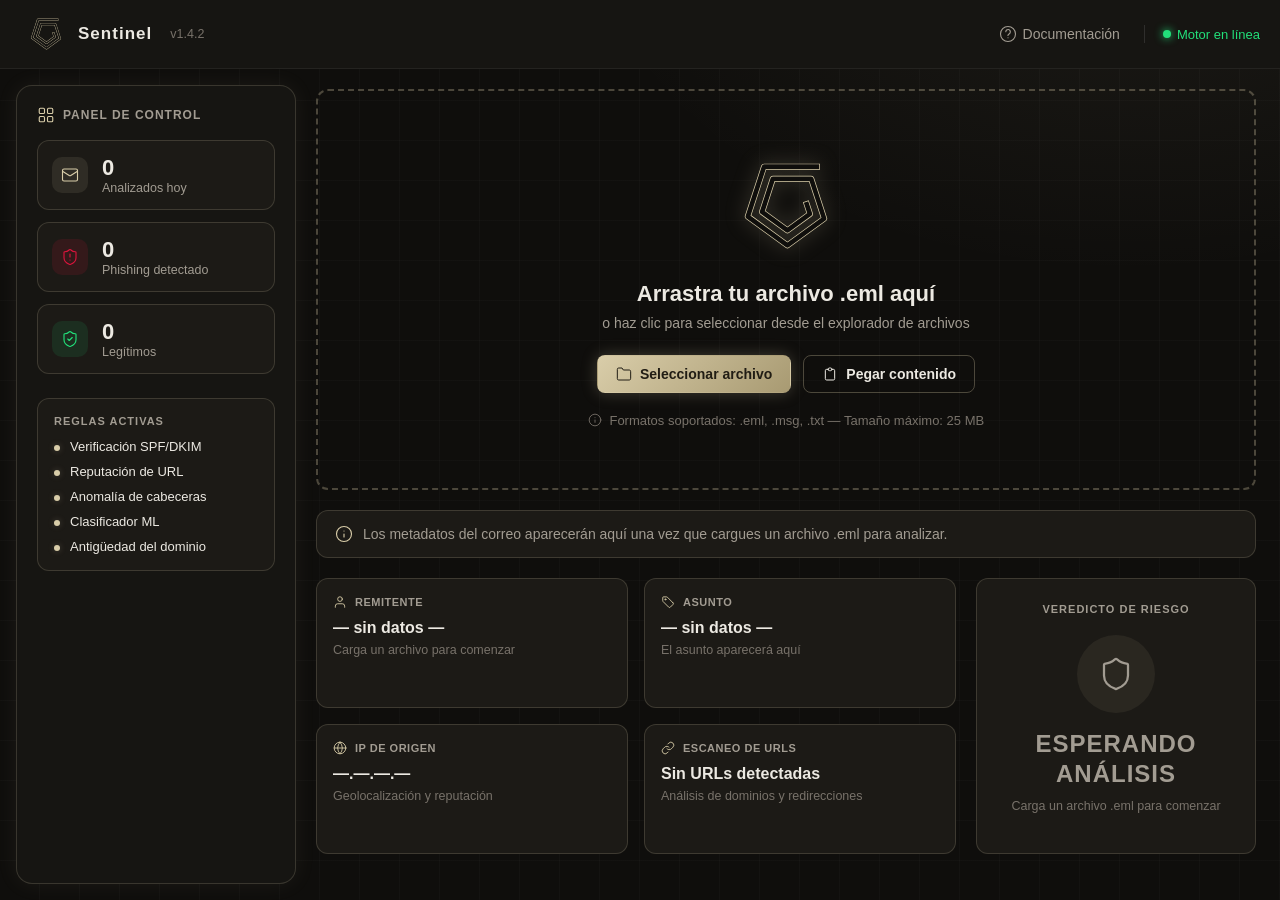
==== commit 2ac4a2f4: "feat(frontend): paleta beige + gris profundo (carmesí solo en alertas/phishing), logo cinta 'S' en h" ====
--- a/frontend/index.html
+++ b/frontend/index.html
@@ -12,16 +12,14 @@
   <header class="topbar">
     <div class="topbar-left">
       <div class="logo-trigger">
-        <!-- Logo: pentágono en espiral (línea fina tipo neón, según el boceto) -->
-        <svg class="logo-svg" viewBox="0 0 32 32" fill="none" stroke="currentColor"
-             stroke-width="1.8" stroke-linecap="round" stroke-linejoin="round" aria-label="Sentinel">
-          <path class="logo-trazo" pathLength="100" d="M16 4
-                 L28.4 13 L23.6 27.5 L8.4 27.5 L3.6 13
-                 L16 6.74 L25.67 13.88 L21.93 25.19 L10.07 25.19 L6.33 13.88
-                 L16 9.72 L22.94 14.76 L20.26 22.88 L11.74 22.88 L9.06 14.76
-                 L16 12.58 L20.22 15.64 L18.58 20.57 L13.42 20.57 L11.78 15.64
-                 L16.8 17.6" />
-          <circle class="logo-punto" cx="16.8" cy="17.6" r="1.15" fill="currentColor" stroke="none" />
+        <!-- Logo Sentinel: cinta "S" de dos tonos (demo de referencia: frontend/logo.html) -->
+        <svg class="logo-svg" viewBox="0 0 200 200" xmlns="http://www.w3.org/2000/svg" aria-label="Sentinel">
+          <defs>
+            <path id="logo-banda-exterior" pathLength="100" d="M161.8 28.5 L60.1 28.5 L30.6 119.2 L102.6 171.5 L169.4 123.0 L145.8 50.5 L76.1 50.5 L56.5 110.8 L102.6 144.3 L143.5 114.5 L136.0 91.4"/>
+            <path id="logo-banda-interior" d="M160.5 28.5 L60.1 28.5 L30.6 119.2 L102.6 171.5 L169.4 123.0 L145.8 50.5 L76.1 50.5 L56.5 110.8 L102.6 144.3 L143.5 114.5 L136.4 92.7"/>
+          </defs>
+          <use href="#logo-banda-exterior" class="logo-trazo"/>
+          <use href="#logo-banda-interior" class="logo-relleno"/>
         </svg>
         <span class="brand">Sentinel</span>
       </div>
@@ -98,8 +96,16 @@
       <section class="dropzone" id="dropzone">
 
         <div class="dropzone-normal">
-          <div class="dropzone-icon">
-            <svg viewBox="0 0 24 24" fill="none" stroke="currentColor" stroke-width="1.5" stroke-linecap="round" stroke-linejoin="round"><path d="M21 15v4a2 2 0 0 1-2 2H5a2 2 0 0 1-2-2v-4"/><polyline points="17 8 12 3 7 8"/><line x1="12" y1="3" x2="12" y2="15"/></svg>
+          <!-- Logo Sentinel (versión grande para la zona de arrastre) -->
+          <div class="dropzone-logo">
+            <svg viewBox="0 0 200 200" xmlns="http://www.w3.org/2000/svg" aria-hidden="true">
+              <defs>
+                <path id="dz-banda-exterior" d="M161.8 28.5 L60.1 28.5 L30.6 119.2 L102.6 171.5 L169.4 123.0 L145.8 50.5 L76.1 50.5 L56.5 110.8 L102.6 144.3 L143.5 114.5 L136.0 91.4"/>
+                <path id="dz-banda-interior" d="M160.5 28.5 L60.1 28.5 L30.6 119.2 L102.6 171.5 L169.4 123.0 L145.8 50.5 L76.1 50.5 L56.5 110.8 L102.6 144.3 L143.5 114.5 L136.4 92.7"/>
+              </defs>
+              <use href="#dz-banda-exterior" class="dz-exterior"/>
+              <use href="#dz-banda-interior" class="dz-interior"/>
+            </svg>
           </div>
           <h1 class="dropzone-title">Arrastra tu archivo .eml aquí</h1>
           <p class="dropzone-subtitle">o haz clic para seleccionar desde el explorador de archivos</p>
--- a/frontend/style.css
+++ b/frontend/style.css
@@ -2,8 +2,10 @@
  * style.css
  * --------
  * Tema de Sentinel.
- * - Fondo gris cálido estilo Claude/n8n (sin negro puro).
- * - Acento carmesí #DC143C con glow rojo (identidad del logo).
+ * - Base: grises cálidos muy oscuros (sin negro puro) con retícula tenue.
+ * - Acento de UI: beige arena (bordes, iconos, botones, glow).
+ * - Alertas: carmesí #DC143C SOLO en phishing, errores y alertas.
+ * - Logo: cinta "S" de dos tonos (ver frontend/logo.html como demo).
  * - Todo parametrizado con variables en :root.
  */
 
@@ -15,20 +17,28 @@
 
 :root {
   /* Fondos y bordes (grises cálidos muy oscuros, estilo delta.dev) */
-  --bg: #141312;
-  --bg-panel: #1d1c19;
-  --bg-card: #242320;
-  --bg-input: #100f0e;
-  --border: rgba(255, 255, 255, 0.07);
-  --border-strong: rgba(255, 255, 255, 0.12);
-
-  /* Acento carmesí (identidad Sentinel) — bordes más notables */
+  --bg: #0f0e0c;
+  --bg-panel: #161512;
+  --bg-card: #1c1a16;
+  --bg-input: #0b0a09;
+  --border: rgba(255, 255, 255, 0.06);
+  --border-strong: rgba(255, 255, 255, 0.11);
+
+  /* Acento beige arena (UI general: bordes, iconos, botones, glow) */
+  --beige: #d9cda9;
+  --beige-strong: #ece3c8;
+  --beige-dark: #a89a72;
+  --beige-dim: rgba(217, 205, 169, 0.45);
+  --beige-soft: rgba(217, 205, 169, 0.3);
+  --beige-faint: rgba(217, 205, 169, 0.18);
+  --beige-glow: rgba(217, 205, 169, 0.25);
+
+  /* Alertas: carmesí SOLO para phishing, errores y alertas */
   --crimson: #dc143c;
   --crimson-dark: #8a0303;
   --crimson-glow: rgba(220, 20, 60, 0.35);
   --crimson-soft: rgba(220, 20, 60, 0.55);
   --crimson-live: rgba(220, 20, 60, 0.9);
-  --crimson-faint: rgba(220, 20, 60, 0.4);
 
   /* Texto */
   --text: #ece9e2;
@@ -59,18 +69,18 @@
   overflow: hidden;
   display: flex;
   flex-direction: column;
-  /* Fondo oscuro cálido con retícula tenue (40px) y halo crimson difuminado */
+  /* Fondo oscuro cálido con retícula tenue (40px) y halo beige difuminado */
   background:
-    radial-gradient(900px 620px at 88% -12%, rgba(220, 20, 60, 0.09), transparent 62%),
-    repeating-linear-gradient(0deg, transparent 0 39px, rgba(255, 255, 255, 0.022) 39px 40px),
-    repeating-linear-gradient(90deg, transparent 0 39px, rgba(255, 255, 255, 0.022) 39px 40px),
+    radial-gradient(900px 620px at 88% -12%, rgba(217, 205, 169, 0.07), transparent 62%),
+    repeating-linear-gradient(0deg, transparent 0 39px, rgba(255, 255, 255, 0.02) 39px 40px),
+    repeating-linear-gradient(90deg, transparent 0 39px, rgba(255, 255, 255, 0.02) 39px 40px),
     var(--bg);
   color: var(--text);
   font-family: "Segoe UI", -apple-system, BlinkMacSystemFont, sans-serif;
   font-size: 14px;
 }
 
-/* ---------- Scrollbar personalizada (fina, carmesí) ---------- */
+/* ---------- Scrollbar personalizada (fina, beige) ---------- */
 
 ::-webkit-scrollbar {
   width: 8px;
@@ -82,12 +92,12 @@
 }
 
 ::-webkit-scrollbar-thumb {
-  background: linear-gradient(180deg, var(--crimson), var(--crimson-dark));
+  background: linear-gradient(180deg, var(--beige-dark), #7e7354);
   border-radius: 999px;
 }
 
 ::-webkit-scrollbar-thumb:hover {
-  background: var(--crimson);
+  background: var(--beige);
 }
 
 /* ---------- Iconos base ---------- */
@@ -128,7 +138,8 @@
   gap: 12px;
 }
 
-/* Logo pentágono en espiral: línea fina con brillo neón */
+/* ---------- Logo Sentinel (cinta "S" de dos tonos) ---------- */
+
 .logo-trigger {
   display: flex;
   align-items: center;
@@ -138,16 +149,20 @@
 }
 
 .logo-svg {
-  width: 42px;
-  height: 42px;
-  color: var(--crimson);
-  filter: drop-shadow(0 0 8px var(--crimson-glow));
+  width: 40px;
+  height: 40px;
+  overflow: visible;
   /* (E) Respiro del glow */
   animation: logo-respiro 5s ease-in-out infinite;
 }
 
-/* (A) Trazado del espiral: se dibuja al cargar y se repite al hacer hover */
+/* Trazo exterior: banda beige; se dibuja al cargar y en hover */
 .logo-trazo {
+  fill: none;
+  stroke: var(--beige);
+  stroke-width: 11;
+  stroke-linejoin: round;
+  stroke-linecap: butt;
   stroke-dasharray: 100;
   stroke-dashoffset: 0;
   animation: trazar 1.6s cubic-bezier(0.45, 0, 0.2, 1) 0.3s backwards;
@@ -157,11 +172,14 @@
   animation: trazar 1.1s cubic-bezier(0.45, 0, 0.2, 1);
 }
 
-/* Punto interior: aparece al terminar el trazado inicial */
-.logo-punto {
-  transform-box: fill-box;
-  transform-origin: center;
-  animation: aparecer 0.4s var(--ease-out) 1.6s backwards;
+/* Trazo interior: del color del panel — crea el efecto de cinta */
+.logo-relleno {
+  fill: none;
+  stroke: var(--bg-panel);
+  stroke-width: 8.4;
+  stroke-linejoin: round;
+  stroke-linecap: butt;
+  animation: aparecer 0.3s var(--ease-out) 1.5s backwards;
 }
 
 /* (A) Lift 3D estilo delta.dev al hacer hover (sombra dura de acento) */
@@ -178,28 +196,29 @@
 
 @keyframes delta-lift {
   0% {
-    filter: drop-shadow(0 0 8px var(--crimson-glow));
+    filter: drop-shadow(0 0 6px var(--beige-glow));
     transform: perspective(400px) rotateX(0) rotateY(0) translateY(0);
   }
   46% {
-    filter: drop-shadow(-4px 6px 0 rgba(220, 20, 60, 0.55));
+    filter: drop-shadow(-4px 6px 0 rgba(217, 205, 169, 0.5));
     transform: perspective(400px) rotateX(3deg) rotateY(-4deg) translateY(-3px);
   }
   100% {
-    filter: drop-shadow(0 0 8px var(--crimson-glow));
+    filter: drop-shadow(0 0 6px var(--beige-glow));
     transform: perspective(400px) rotateX(0) rotateY(0) translateY(0);
   }
 }
 
 @keyframes logo-respiro {
-  0%, 100% { filter: drop-shadow(0 0 6px rgba(220, 20, 60, 0.25)); }
-  50% { filter: drop-shadow(0 0 14px rgba(220, 20, 60, 0.5)); }
+  0%, 100% { filter: drop-shadow(0 0 5px rgba(217, 205, 169, 0.18)); }
+  50% { filter: drop-shadow(0 0 13px rgba(217, 205, 169, 0.4)); }
 }
 
 .brand {
-  font-weight: 700;
-  letter-spacing: 1.5px;
-  font-size: 16px;
+  font-weight: 600;
+  letter-spacing: 0.06em;
+  font-size: 17px;
+  color: var(--text);
 }
 
 .version {
@@ -226,7 +245,7 @@
 }
 
 .topbar-link:hover {
-  color: var(--crimson);
+  color: var(--beige);
 }
 
 .divider {
@@ -273,12 +292,12 @@
 
 .sidebar {
   background: var(--bg-panel);
-  border: 1px solid var(--crimson-soft);
+  border: 1px solid var(--beige-faint);
   border-radius: var(--radius-panel);
   padding: 20px;
   overflow-y: auto;
   min-height: 0;
-  box-shadow: 0 0 22px rgba(220, 20, 60, 0.1);
+  box-shadow: 0 0 22px rgba(217, 205, 169, 0.07);
 }
 
 .sidebar-title {
@@ -292,21 +311,20 @@
 }
 
 .sidebar-title .icon {
-  color: var(--crimson);
+  color: var(--beige);
 }
 
 .stat-card {
   display: flex;
   align-items: center;
   gap: 14px;
-  background: var(--bg-panel);
-  border: 1px solid var(--crimson-faint);
+  background: var(--bg-card);
+  border: 1px solid var(--beige-faint);
   border-radius: var(--radius);
   padding: 14px;
   margin-bottom: 12px;
 }
 
-/* Hover estilo Claude: elevación + icono animado + borde iluminado */
 /* Hover estilo Claude: elevación + icono animado + borde iluminado */
 .stat-card {
   transition:
@@ -317,8 +335,8 @@
 
 .stat-card:hover {
   transform: translateY(-2px);
-  border-color: var(--crimson-live);
-  box-shadow: 0 6px 16px rgba(0, 0, 0, 0.35), 0 0 16px var(--crimson-glow);
+  border-color: var(--beige-dim);
+  box-shadow: 0 6px 16px rgba(0, 0, 0, 0.35), 0 0 16px var(--beige-glow);
 }
 
 .stat-icon {
@@ -326,8 +344,8 @@
   height: 36px;
   min-width: 36px;
   border-radius: 10px;
-  background: rgba(220, 20, 60, 0.1);
-  color: var(--crimson);
+  background: rgba(217, 205, 169, 0.1);
+  color: var(--beige);
   display: flex;
   align-items: center;
   justify-content: center;
@@ -340,7 +358,8 @@
 
 .stat-icon svg { width: 18px; height: 18px; }
 
-.stat-icon-danger { background: rgba(255, 45, 85, 0.1); color: var(--verdict-phishing); }
+/* Crimson: SOLO el contador de phishing (alerta) */
+.stat-icon-danger { background: rgba(220, 20, 60, 0.12); color: var(--crimson); }
 .stat-icon-success { background: rgba(34, 224, 122, 0.1); color: var(--verdict-legitimo); }
 
 .stat-number {
@@ -355,8 +374,8 @@
 
 .rules-card {
   margin-top: 24px;
-  background: var(--bg-panel);
-  border: 1px solid var(--crimson-faint);
+  background: var(--bg-card);
+  border: 1px solid var(--beige-faint);
   border-radius: var(--radius);
   padding: 16px;
 }
@@ -384,8 +403,8 @@
   width: 6px;
   height: 6px;
   border-radius: 50%;
-  background: var(--crimson);
-  box-shadow: 0 0 6px var(--crimson-glow);
+  background: var(--beige);
+  box-shadow: 0 0 6px var(--beige-glow);
   margin-right: 10px;
 }
 
@@ -403,7 +422,7 @@
 /* ---------- Zona de arrastre ---------- */
 
 .dropzone {
-  border: 2px dashed var(--crimson-soft);
+  border: 2px dashed var(--beige-soft);
   border-radius: var(--radius);
   padding: 60px 24px;
   text-align: center;
@@ -411,25 +430,40 @@
 }
 
 .dropzone.dragover {
-  border-color: var(--crimson-live);
-  background: rgba(220, 20, 60, 0.05);
-  box-shadow: inset 0 0 30px var(--crimson-glow);
-}
-
-.dropzone-icon {
-  width: 64px;
-  height: 64px;
+  border-color: var(--beige);
+  background: rgba(217, 205, 169, 0.05);
+  box-shadow: inset 0 0 30px var(--beige-glow);
+}
+
+/* Logo Sentinel dentro de la zona de arrastre */
+.dropzone-logo {
+  width: 110px;
+  height: 110px;
   margin: 0 auto 20px;
-  border-radius: 14px;
-  background: rgba(220, 20, 60, 0.1);
-  color: var(--crimson);
-  display: flex;
-  align-items: center;
-  justify-content: center;
-  box-shadow: 0 0 24px var(--crimson-glow);
-}
-
-.dropzone-icon svg { width: 30px; height: 30px; }
+}
+
+.dropzone-logo svg {
+  width: 100%;
+  height: 100%;
+  overflow: visible;
+  filter: drop-shadow(0 0 10px var(--beige-glow));
+}
+
+.dropzone-logo .dz-exterior {
+  fill: none;
+  stroke: var(--beige);
+  stroke-width: 11;
+  stroke-linejoin: round;
+  stroke-linecap: butt;
+}
+
+.dropzone-logo .dz-interior {
+  fill: none;
+  stroke: var(--bg);
+  stroke-width: 8.4;
+  stroke-linejoin: round;
+  stroke-linecap: butt;
+}
 
 .dropzone-title {
   font-size: 22px;
@@ -474,8 +508,8 @@
   width: 12px;
   height: 12px;
   border-radius: 50%;
-  background: var(--crimson);
-  box-shadow: 0 0 10px var(--crimson-glow);
+  background: var(--beige);
+  box-shadow: 0 0 10px var(--beige-glow);
   animation: onda-punto 1.2s ease-in-out infinite;
 }
 
@@ -513,9 +547,9 @@
 .btn-primary {
   position: relative;
   overflow: hidden;
-  background: linear-gradient(135deg, var(--crimson), var(--crimson-dark));
-  color: #fff;
-  box-shadow: 0 0 16px var(--crimson-glow);
+  background: linear-gradient(135deg, var(--beige), var(--beige-dark));
+  color: #211d14;
+  box-shadow: 0 0 16px var(--beige-glow);
   transition:
     transform 0.35s var(--ease-spring),
     box-shadow 0.35s var(--ease-out),
@@ -531,15 +565,15 @@
   left: -60%;
   width: 50%;
   z-index: 3;
-  background: linear-gradient(105deg, transparent, rgba(255, 255, 255, 0.28), transparent);
+  background: linear-gradient(105deg, transparent, rgba(255, 255, 255, 0.35), transparent);
   transform: skewX(-18deg) translateX(0);
   transition: transform 0.7s var(--ease-out);
   pointer-events: none;
 }
 
 .btn-primary:hover {
-  background: linear-gradient(135deg, #ef2448, #a10404);
-  box-shadow: 0 0 26px rgba(220, 20, 60, 0.55);
+  background: linear-gradient(135deg, var(--beige-strong), var(--beige));
+  box-shadow: 0 0 26px rgba(217, 205, 169, 0.45);
   transform: scale(1.03);
 }
 
@@ -553,13 +587,14 @@
 
 .btn-secondary {
   background: transparent;
-  border-color: var(--crimson-soft);
+  border-color: var(--beige-soft);
   color: var(--text);
+  transition: border-color 0.2s var(--ease-out), color 0.2s var(--ease-out);
 }
 
 .btn-secondary:hover {
-  border-color: var(--crimson-live);
-  color: var(--crimson);
+  border-color: var(--beige);
+  color: var(--beige);
 }
 
 .dropzone-formats {
@@ -573,7 +608,7 @@
 .modal-overlay {
   position: fixed;
   inset: 0;
-  background: rgba(0, 0, 0, 0.6);
+  background: rgba(0, 0, 0, 0.65);
   display: flex;
   align-items: center;
   justify-content: center;
@@ -584,7 +619,7 @@
 
 .modal {
   background: var(--bg-card);
-  border: 1px solid var(--crimson-soft);
+  border: 1px solid var(--beige-dim);
   border-radius: var(--radius);
   padding: 20px;
   width: 520px;
@@ -611,8 +646,8 @@
 
 .modal textarea:focus {
   outline: none;
-  border-color: var(--crimson-soft);
-  box-shadow: 0 0 12px var(--crimson-glow);
+  border-color: var(--beige-dim);
+  box-shadow: 0 0 12px var(--beige-glow);
 }
 
 .modal-actions {
@@ -629,7 +664,7 @@
   align-items: center;
   gap: 10px;
   background: var(--bg-card);
-  border: 1px solid var(--crimson-faint);
+  border: 1px solid var(--beige-faint);
   border-radius: var(--radius);
   padding: 14px 18px;
   color: var(--text-dim);
@@ -652,11 +687,11 @@
   transition: opacity 0.2s ease;
 }
 
-.info-icon-info { opacity: 1; color: var(--crimson); }
-.info-icon-reloj { color: var(--crimson); }
+.info-icon-info { opacity: 1; color: var(--beige); }
+.info-icon-reloj { color: var(--beige); }
 .info-icon-check { color: var(--verdict-legitimo); }
 
-/* Estado "cargando": reloj girando + luz neón recorriendo el borde */
+/* Estado "cargando": reloj girando + luz beige recorriendo el borde */
 .info-bar.cargando {
   border-width: 1.5px;
   border-color: transparent;
@@ -665,8 +700,8 @@
     conic-gradient(
       from var(--angle),
       transparent 0deg 250deg,
-      var(--crimson-glow) 305deg,
-      var(--crimson) 345deg,
+      var(--beige-glow) 305deg,
+      var(--beige) 345deg,
       transparent 360deg
     ) border-box;
   animation: giro-borde 2.4s linear infinite;
@@ -691,6 +726,14 @@
 /* Estado "completado": check verde, borde normal */
 .info-bar.completado .info-icon-info { opacity: 0; }
 .info-bar.completado .info-icon-check { opacity: 1; }
+
+/* Estado "error": alerta carmesí */
+.info-bar.error {
+  border-color: var(--crimson-soft);
+  box-shadow: 0 0 14px var(--crimson-glow);
+}
+
+.info-bar.error .info-icon-info { color: var(--crimson); }
 
 /* ---------- Resultados ---------- */
 
@@ -708,15 +751,15 @@
 
 .result-card {
   background: var(--bg-card);
-  border: 1px solid var(--crimson-faint);
+  border: 1px solid var(--beige-faint);
   border-radius: var(--radius);
   padding: 16px;
   transition: border-color 0.2s var(--ease-out), box-shadow 0.2s var(--ease-out);
 }
 
 .result-card:hover {
-  border-color: var(--crimson-soft);
-  box-shadow: 0 0 14px rgba(220, 20, 60, 0.15);
+  border-color: var(--beige-soft);
+  box-shadow: 0 0 14px rgba(217, 205, 169, 0.12);
 }
 
 .result-label {
@@ -730,7 +773,7 @@
 }
 
 .result-label .icon-sm {
-  color: var(--crimson);
+  color: var(--beige);
 }
 
 .result-value {
@@ -748,7 +791,7 @@
 
 .verdict-card {
   background: var(--bg-card);
-  border: 1.5px solid var(--crimson-faint);
+  border: 1.5px solid var(--beige-faint);
   border-radius: var(--radius);
   padding: 24px 20px;
   text-align: center;
@@ -769,7 +812,7 @@
   width: 78px;
   height: 78px;
   border-radius: 50%;
-  background: rgba(168, 162, 154, 0.08);
+  background: rgba(217, 205, 169, 0.07);
   color: var(--text-dim);
   display: flex;
   align-items: center;
@@ -797,7 +840,7 @@
   margin: 0 0 16px;
 }
 
-/* Nivel: phishing (rojo vivo) */
+/* Crimson: SOLO cuando el correo es phishing (alerta) */
 .verdict-card.nivel-phishing {
   border-color: var(--verdict-phishing);
   box-shadow: 0 0 24px rgba(255, 45, 85, 0.35);
@@ -853,8 +896,8 @@
   height: 100%;
   width: 0;
   border-radius: 999px;
-  background: linear-gradient(90deg, var(--crimson-dark), var(--crimson));
-  box-shadow: 0 0 10px var(--crimson-glow);
+  background: linear-gradient(90deg, var(--beige-dark), var(--beige));
+  box-shadow: 0 0 10px var(--beige-glow);
   transition: width 0.8s var(--ease-out);
 }
 
@@ -896,7 +939,7 @@
   inset: 0;
   z-index: 1;
   border-radius: inherit;
-  background: radial-gradient(220px circle at var(--x, 50%) var(--y, 50%), rgba(220, 20, 60, 0.14), transparent 65%);
+  background: radial-gradient(220px circle at var(--x, 50%) var(--y, 50%), rgba(217, 205, 169, 0.1), transparent 65%);
   opacity: 0;
   transition: opacity 0.3s var(--ease-out);
   pointer-events: none;
